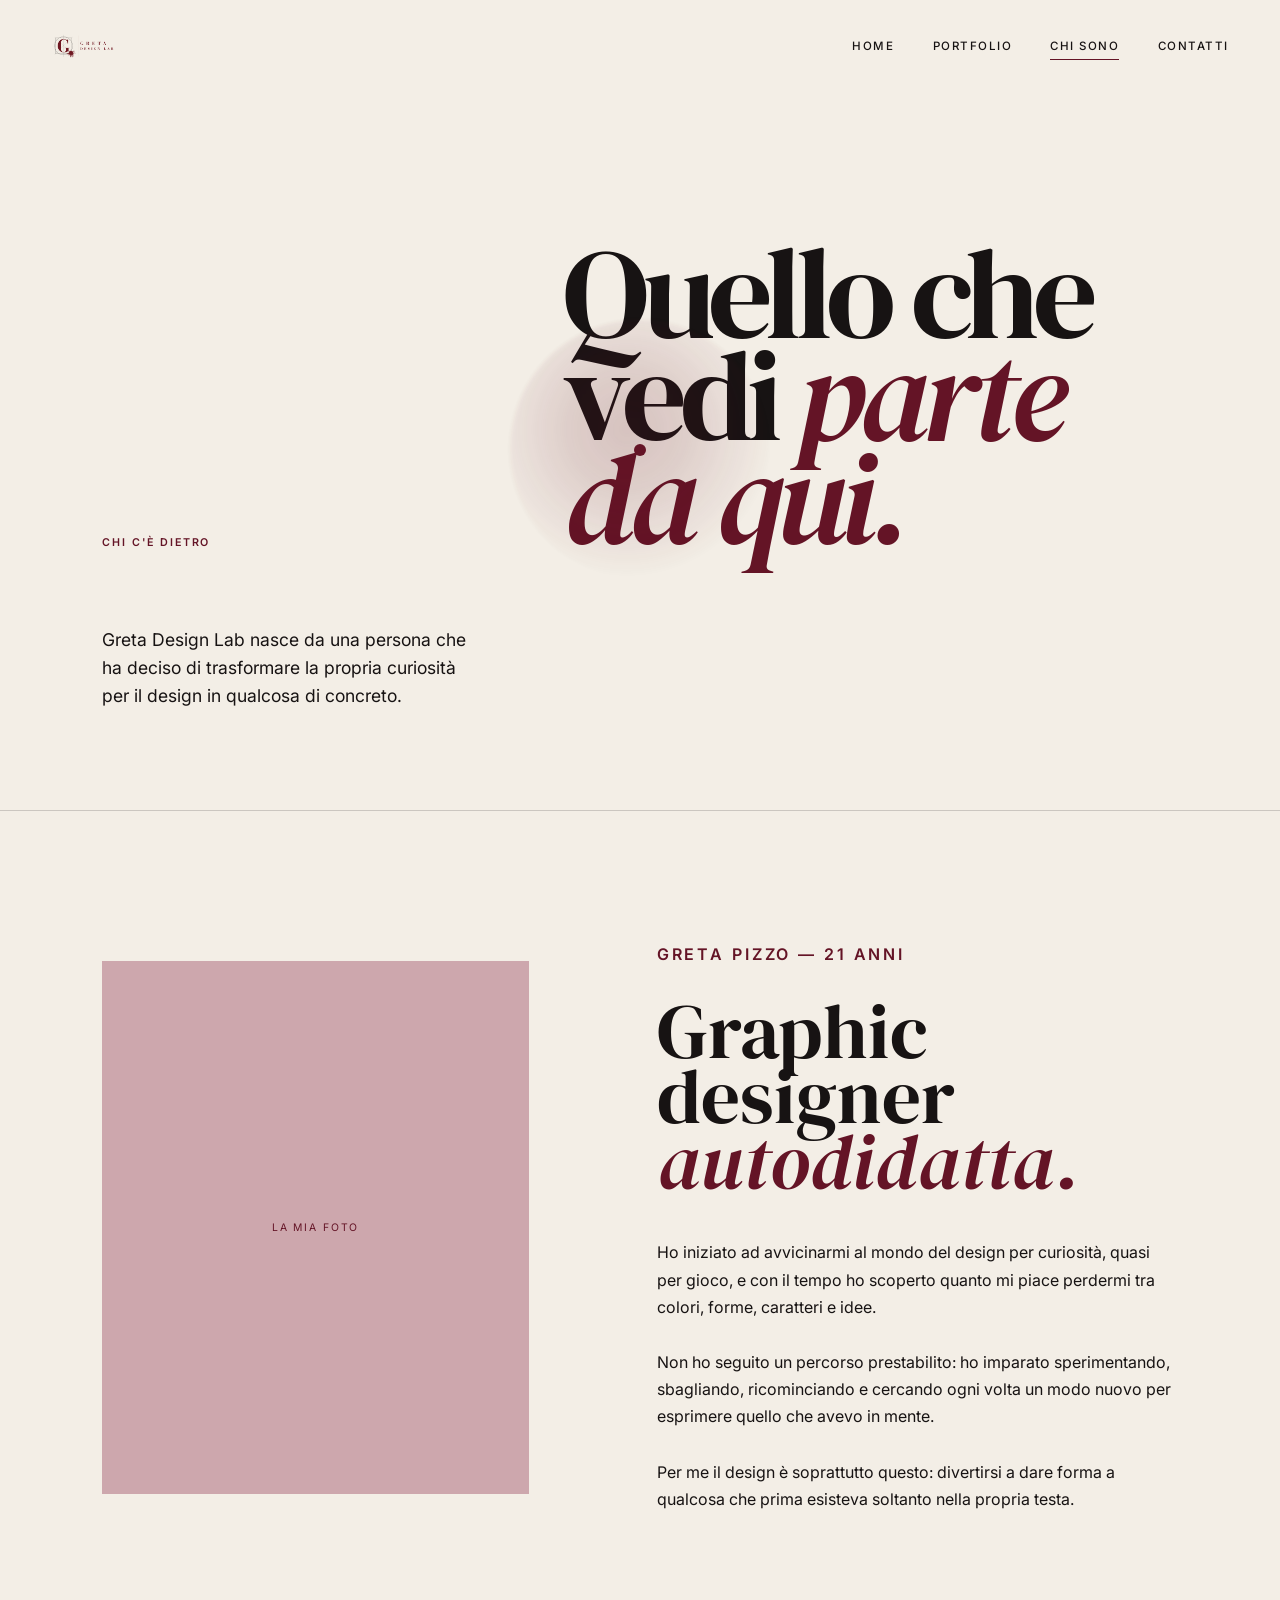
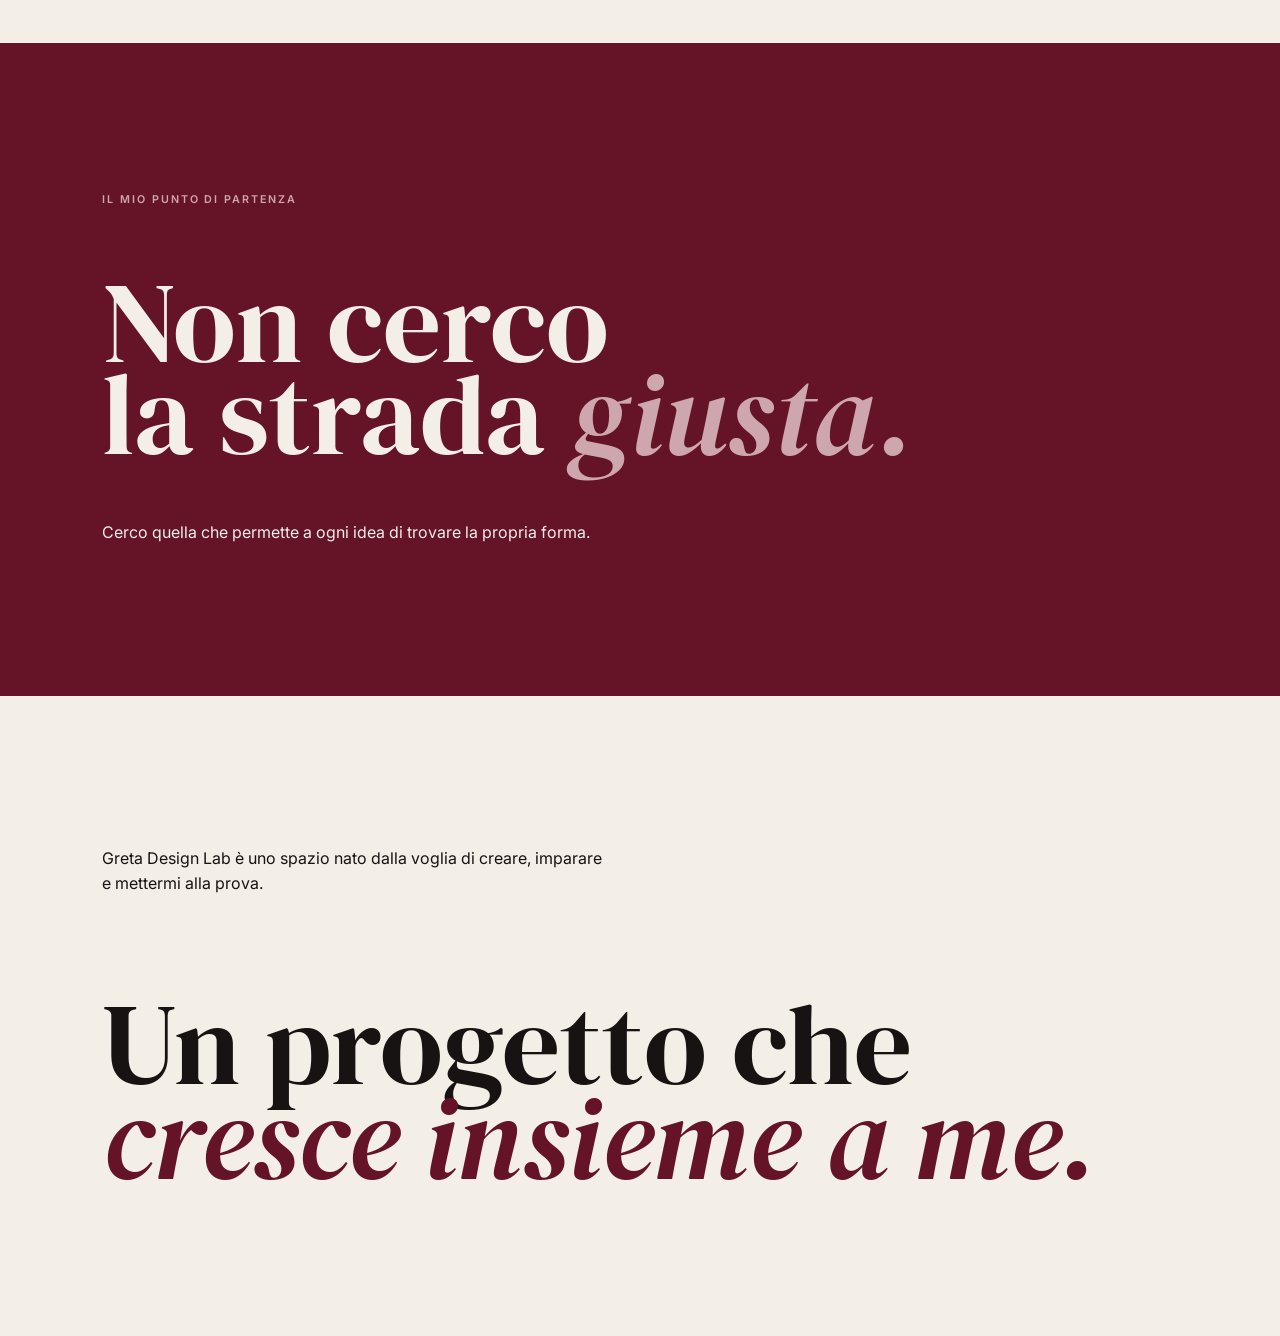
==== chi-sono.html @ 3fb5e2ab "Rename chiedono.html to chi-sono.html" ====
<!DOCTYPE html>
<html lang="it">
<head>
  <meta charset="UTF-8">
  <meta name="viewport" content="width=device-width, initial-scale=1.0">

  <title>Chi sono — Greta Design Lab</title>

  <link rel="stylesheet" href="style.css">
</head>

<body>

  <div class="page-transition" aria-hidden="true">
    <div class="ink-blob ink-blob-1"></div>
    <div class="ink-blob ink-blob-2"></div>
    <div class="ink-blob ink-blob-3"></div>
    <div class="ink-blob ink-blob-4"></div>

    <div class="transition-label">CHI SONO</div>
  </div>


  <header class="navbar">

    <a href="index.html" class="nav-logo">
      <img src="IMG-20260904-WA0041.jpg" alt="Greta Design Lab">
    </a>

    <nav class="nav-links">
      <a href="index.html">Home</a>
      <a href="portfolio.html">Portfolio</a>
      <a href="chi-sono.html" class="active">Chi sono</a>
      <a href="contatti.html">Contatti</a>
    </nav>

  </header>


  <main class="about-page">

    <section class="about-intro">

      <p class="eyebrow">CHI C'È DIETRO</p>

      <h1>
        Quello che<br>
        vedi <span>parte da qui.</span>
      </h1>

      <p class="about-intro-text">
        Greta Design Lab nasce da una persona che ha deciso di trasformare
        la propria curiosità per il design in qualcosa di concreto.
      </p>

    </section>


    <section class="about-story">

      <div class="about-image">
        <div class="image-placeholder">
          <span>LA MIA FOTO</span>
        </div>
      </div>


      <div class="about-copy">

        <p class="about-small-title">GRETA PIZZO — 21 ANNI</p>

        <h2>
          Graphic designer<br>
          <em>autodidatta.</em>
        </h2>

        <p>
          Ho iniziato ad avvicinarmi al mondo del design per curiosità,
          quasi per gioco, e con il tempo ho scoperto quanto mi piace
          perdermi tra colori, forme, caratteri e idee.
        </p>

        <p>
          Non ho seguito un percorso prestabilito: ho imparato
          sperimentando, sbagliando, ricominciando e cercando ogni volta
          un modo nuovo per esprimere quello che avevo in mente.
        </p>

        <p>
          Per me il design è soprattutto questo: divertirsi a dare forma
          a qualcosa che prima esisteva soltanto nella propria testa.
        </p>

      </div>

    </section>


    <section class="about-manifesto">

      <p class="eyebrow">IL MIO PUNTO DI PARTENZA</p>

      <h2>
        Non cerco<br>
        la strada <em>giusta.</em>
      </h2>

      <p>
        Cerco quella che permette a ogni idea di trovare la propria forma.
      </p>

    </section>


    <section class="about-final">

      <p>
        Greta Design Lab è uno spazio nato dalla voglia di creare,
        imparare e mettermi alla prova.
      </p>

      <p class="large-final-text">
        Un progetto che<br>
        <em>cresce insieme a me.</em>
      </p>

    </section>

  </main>


  <script src="script.js"></script>

</body>
</html>
---- style.css ----
@import url('https://fonts.googleapis.com/css2?family=DM+Serif+Display:ital@0;1&family=Inter:wght@400;500;600&display=swap');

:root {
  --cream: #f3eee6;
  --burgundy: #641426;
  --black: #171313;
  --pink: #cda7ad;
  --line: rgba(23, 19, 19, 0.18);
  --serif: "DM Serif Display", Georgia, serif;
  --sans: "Inter", Arial, sans-serif;
}

* {
  box-sizing: border-box;
  margin: 0;
  padding: 0;
}

html {
  scroll-behavior: smooth;
}

body {
  background: var(--cream);
  color: var(--black);
  font-family: var(--sans);
  overflow-x: hidden;
}

body,
a,
button {
  cursor: none;
}

a {
  color: inherit;
  text-decoration: none;
}


/* =========================
   CURSORE
========================= */

.custom-cursor {
  position: fixed;
  width: 12px;
  height: 12px;
  border-radius: 50%;
  background: var(--burgundy);
  pointer-events: none;
  z-index: 9999;
  transform: translate(-50%, -50%);
  transition:
    width 0.25s ease,
    height 0.25s ease,
    background 0.25s ease;
}

.custom-cursor.hover {
  width: 38px;
  height: 38px;
  background: var(--pink);
  mix-blend-mode: multiply;
}


/* =========================
   MACCHIA
========================= */

.macchia {
  position: fixed;
  width: 260px;
  height: 260px;
  border-radius: 50%;
  pointer-events: none;
  z-index: 1;
  transform: translate(-50%, -50%);
  background:
    radial-gradient(
      circle at 45% 42%,
      rgba(100, 20, 38, 0.25) 0%,
      rgba(100, 20, 38, 0.18) 28%,
      rgba(100, 20, 38, 0.08) 52%,
      transparent 72%
    );
  filter: blur(2px);
  opacity: 0.8;
  transition:
    width 0.4s ease,
    height 0.4s ease;
}


/* =========================
   TRANSIZIONE TRA PAGINE
========================= */

.page-transition {
  position: fixed;
  inset: 0;
  z-index: 10000;
  pointer-events: none;
  overflow: hidden;
  opacity: 0;
  visibility: hidden;
}

.page-transition.active {
  opacity: 1;
  visibility: visible;
}

.ink-blob {
  position: absolute;
  background: var(--burgundy);
  border-radius: 50%;
  transform: scale(0);
}

.ink-blob-1 {
  width: 65vw;
  height: 65vw;
  top: -30vw;
  left: -20vw;
}

.ink-blob-2 {
  width: 70vw;
  height: 70vw;
  right: -30vw;
  bottom: -30vw;
}

.ink-blob-3 {
  width: 45vw;
  height: 45vw;
  left: 25%;
  bottom: -25vw;
}

.ink-blob-4 {
  width: 40vw;
  height: 40vw;
  right: 20%;
  top: -25vw;
}

.page-transition.active .ink-blob {
  animation: inkIn 0.75s cubic-bezier(.77, 0, .18, 1) forwards;
}

.page-transition.active .ink-blob-2 {
  animation-delay: 0.04s;
}

.page-transition.active .ink-blob-3 {
  animation-delay: 0.08s;
}

.page-transition.active .ink-blob-4 {
  animation-delay: 0.12s;
}

.transition-label {
  position: absolute;
  inset: 0;
  display: flex;
  align-items: center;
  justify-content: center;
  color: var(--cream);
  font-family: var(--serif);
  font-size: clamp(2.5rem, 6vw, 6rem);
  font-style: italic;
  opacity: 0;
  z-index: 2;
}

.page-transition.active .transition-label {
  animation: labelIn 0.35s ease 0.35s forwards;
}

@keyframes inkIn {
  to {
    transform: scale(3);
  }
}

@keyframes labelIn {
  to {
    opacity: 1;
  }
}


/* =========================
   NAVBAR
========================= */

.navbar {
  position: fixed;
  top: 0;
  left: 0;
  width: 100%;
  height: 92px;
  padding: 22px 4vw;
  display: flex;
  align-items: center;
  justify-content: space-between;
  z-index: 100;
  mix-blend-mode: normal;
}

.nav-logo {
  display: block;
  width: 64px;
  height: 64px;
}

.nav-logo img {
  width: 100%;
  height: 100%;
  object-fit: contain;
  display: block;
}

.nav-links {
  display: flex;
  gap: clamp(20px, 3vw, 48px);
  align-items: center;
}

.nav-links a {
  position: relative;
  font-size: 0.72rem;
  font-weight: 500;
  letter-spacing: 0.13em;
  text-transform: uppercase;
}

.nav-links a::after {
  content: "";
  position: absolute;
  left: 0;
  bottom: -7px;
  width: 100%;
  height: 1px;
  background: var(--burgundy);
  transform: scaleX(0);
  transform-origin: right;
  transition: transform 0.35s ease;
}

.nav-links a:hover::after,
.nav-links a.active::after {
  transform: scaleX(1);
  transform-origin: left;
}


/* =========================
   TESTI GENERALI
========================= */

.eyebrow {
  font-size: 0.67rem;
  font-weight: 600;
  letter-spacing: 0.18em;
  text-transform: uppercase;
  color: var(--burgundy);
}

h1,
h2,
h3 {
  font-family: var(--serif);
  font-weight: 400;
}

em {
  color: var(--burgundy);
  font-style: italic;
}


/* =========================
   HOME / HERO
========================= */

.hero {
  min-height: 100vh;
  position: relative;
  padding: 170px 7vw 100px;
  display: flex;
  align-items: center;
}

.hero-content {
  position: relative;
  z-index: 5;
  width: 100%;
}

.hero-label {
  margin-bottom: 32px;
  font-size: 0.7rem;
  letter-spacing: 0.18em;
  text-transform: uppercase;
}

.hero-title {
  font-family: var(--serif);
  font-size: clamp(5rem, 13vw, 12rem);
  line-height: 0.76;
  letter-spacing: -0.055em;
  text-transform: uppercase;
}

.hero-title .burgundy {
  color: var(--burgundy);
}

.hero-title .black {
  color: var(--black);
  margin-left: 0.07em;
}

.hero-slogan {
  margin-top: 70px;
  margin-left: 43%;
  max-width: 430px;
  font-family: var(--serif);
  font-size: clamp(1.5rem, 2.6vw, 2.8rem);
  line-height: 1.05;
  color: var(--burgundy);
}

.hero-lines {
  position: absolute;
  width: 45vw;
  height: 45vw;
  right: 5vw;
  bottom: 2vh;
  border: 1px solid var(--line);
  border-radius: 50%;
  pointer-events: none;
}

.hero-lines::before,
.hero-lines::after {
  content: "";
  position: absolute;
  background: var(--line);
}

.hero-lines::before {
  width: 100%;
  height: 1px;
  top: 50%;
  left: 0;
}

.hero-lines::after {
  height: 100%;
  width: 1px;
  left: 50%;
  top: 0;
}

.floating-word {
  position: absolute;
  z-index: 4;
  font-family: var(--serif);
  font-size: clamp(1.2rem, 2vw, 2rem);
  font-style: italic;
  color: var(--burgundy);
  transition: transform 0.5s cubic-bezier(.2,.8,.2,1);
  pointer-events: auto;
}

.floating-word.idea {
  top: 22%;
  right: 16%;
}

.floating-word.forma {
  bottom: 17%;
  left: 13%;
}

.floating-word.identita {
  top: 48%;
  right: 5%;
}


/* =========================
   HOME — INTRO
========================= */

.intro-section {
  padding: 150px 8vw;
  border-top: 1px solid var(--line);
}

.intro-grid {
  display: grid;
  grid-template-columns: 1fr 1.5fr;
  gap: 8vw;
  align-items: start;
}

.intro-title {
  font-size: clamp(3rem, 6vw, 6rem);
  line-height: 0.9;
}

.intro-text {
  max-width: 680px;
  font-size: clamp(1rem, 1.4vw, 1.35rem);
  line-height: 1.6;
}

.intro-text p + p {
  margin-top: 30px;
}


/* =========================
   SERVIZI
========================= */

.services-section {
  padding: 80px 8vw 150px;
}

.services-title {
  margin-bottom: 70px;
  font-size: clamp(3rem, 6vw, 6rem);
  line-height: 0.9;
}

.service-list {
  border-top: 1px solid var(--line);
}

.service-row {
  position: relative;
  display: grid;
  grid-template-columns: 80px 1fr 50px;
  align-items: center;
  gap: 30px;
  padding: 38px 0;
  border-bottom: 1px solid var(--line);
  transition:
    padding-left 0.45s ease,
    background 0.45s ease;
}

.service-row:hover {
  padding-left: 25px;
  background: rgba(205, 167, 173, 0.12);
}

.service-number {
  font-size: 0.7rem;
  letter-spacing: 0.12em;
  color: var(--burgundy);
}

.service-name {
  font-family: var(--serif);
  font-size: clamp(2rem, 4vw, 4rem);
}

.service-description {
  margin-top: 8px;
  max-width: 500px;
  font-size: 0.85rem;
  line-height: 1.5;
  opacity: 0.65;
}

.service-arrow {
  font-size: 1.5rem;
  color: var(--burgundy);
  transition: transform 0.4s ease;
}

.service-row:hover .service-arrow {
  transform: translate(5px, -5px);
}


/* =========================
   PAGINA PORTFOLIO
========================= */

.portfolio-page,
.about-page,
.contact-page {
  padding-top: 92px;
}

.portfolio-intro {
  min-height: 75vh;
  padding: 150px 8vw 100px;
  display: grid;
  grid-template-columns: 1fr 1.7fr;
  gap: 6vw;
  align-items: end;
  border-bottom: 1px solid var(--line);
}

.portfolio-intro h1 {
  font-size: clamp(5rem, 11vw, 11rem);
  line-height: 0.78;
  letter-spacing: -0.05em;
}

.portfolio-intro h1 span {
  color: var(--burgundy);
  font-style: italic;
}

.portfolio-intro-text {
  max-width: 500px;
  font-size: 1.05rem;
  line-height: 1.65;
  padding-bottom: 10px;
}


/* =========================
   CATEGORIE PORTFOLIO
========================= */

.portfolio-categories {
  padding: 70px 8vw 130px;
}

.portfolio-category {
  display: grid;
  grid-template-columns: 80px 1fr 60px;
  align-items: center;
  gap: 30px;
  padding: 55px 0;
  border-bottom: 1px solid var(--line);
  transition:
    padding-left 0.45s ease,
    background 0.45s ease;
}

.portfolio-category:hover {
  padding-left: 30px;
  background: rgba(205, 167, 173, 0.12);
}

.category-number {
  font-size: 0.7rem;
  letter-spacing: 0.12em;
  color: var(--burgundy);
}

.category-label {
  margin-bottom: 10px;
  font-size: 0.65rem;
  font-weight: 600;
  letter-spacing: 0.18em;
  color: var(--burgundy);
}

.portfolio-category h2 {
  font-size: clamp(3rem, 6vw, 6rem);
  line-height: 0.85;
}

.category-arrow {
  font-size: 2rem;
  color: var(--burgundy);
  transition: transform 0.4s ease;
}

.portfolio-category:hover .category-arrow {
  transform: translate(7px, -7px);
}


/* =========================
   SEZIONI PROGETTI
========================= */

.portfolio-section {
  min-height: 80vh;
  padding: 130px 8vw;
  border-top: 1px solid var(--line);
  scroll-margin-top: 90px;
}

.portfolio-section:nth-of-type(even) {
  background: rgba(205, 167, 173, 0.08);
}

.section-heading {
  display: flex;
  gap: 18px;
  align-items: center;
  margin-bottom: 70px;
}

.section-heading span {
  color: var(--burgundy);
  font-size: 0.7rem;
}

.section-heading p {
  font-size: 0.67rem;
  letter-spacing: 0.18em;
  font-weight: 600;
}

.portfolio-section h2 {
  max-width: 900px;
  font-size: clamp(4rem, 9vw, 9rem);
  line-height: 0.82;
  letter-spacing: -0.045em;
}

.portfolio-section > p:last-child {
  max-width: 520px;
  margin-top: 55px;
  font-size: 1rem;
  line-height: 1.6;
}


/* =========================
   CHI SONO
========================= */

.about-intro {
  min-height: 72vh;
  padding: 150px 8vw 100px;
  display: grid;
  grid-template-columns: 1fr 1.6fr;
  gap: 6vw;
  align-items: end;
  border-bottom: 1px solid var(--line);
}

.about-intro h1 {
  font-size: clamp(4.5rem, 10vw, 10rem);
  line-height: 0.8;
  letter-spacing: -0.05em;
}

.about-intro h1 span {
  color: var(--burgundy);
  font-style: italic;
}

.about-intro-text {
  max-width: 550px;
  font-size: 1.1rem;
  line-height: 1.6;
}

.about-story {
  padding: 130px 8vw;
  display: grid;
  grid-template-columns: 0.9fr 1.1fr;
  gap: 10vw;
  align-items: center;
}

.about-image {
  width: 100%;
  aspect-ratio: 4 / 5;
  background: var(--pink);
  position: relative;
  overflow: hidden;
}

.image-placeholder {
  position: absolute;
  inset: 0;
  display: flex;
  align-items: center;
  justify-content: center;
  font-size: 0.65rem;
  letter-spacing: 0.18em;
  color: var(--burgundy);
}

.about-copy {
  max-width: 650px;
}

.about-small-title {
  margin-bottom: 30px;
  color: var(--burgundy);
  font-size: 0.67rem;
  letter-spacing: 0.18em;
  font-weight: 600;
}

.about-copy h2 {
  margin-bottom: 45px;
  font-size: clamp(3.5rem, 6vw, 6rem);
  line-height: 0.85;
}

.about-copy p {
  font-size: 1rem;
  line-height: 1.7;
}

.about-copy p + p {
  margin-top: 28px;
}

.about-manifesto {
  padding: 150px 8vw;
  background: var(--burgundy);
  color: var(--cream);
}

.about-manifesto .eyebrow {
  color: var(--pink);
}

.about-manifesto h2 {
  margin-top: 70px;
  max-width: 1000px;
  font-size: clamp(4rem, 9vw, 9rem);
  line-height: 0.8;
}

.about-manifesto h2 em {
  color: var(--pink);
}

.about-manifesto > p:last-child {
  margin-top: 60px;
  max-width: 500px;
  line-height: 1.6;
}

.about-final {
  padding: 150px 8vw;
}

.about-final > p:first-child {
  max-width: 500px;
  font-size: 1rem;
  line-height: 1.6;
}

.large-final-text {
  margin-top: 100px;
  font-family: var(--serif);
  font-size: clamp(4rem, 9vw, 9rem);
  line-height: 0.82;
}

.large-final-text em {
  color: var(--burgundy);
}


/* =========================
   CONTATTI
========================= */

.contact-intro {
  min-height: 72vh;
  padding: 150px 8vw 100px;
  display: grid;
  grid-template-columns: 1fr 1.5fr;
  gap: 7vw;
  align-items: end;
  background: var(--burgundy);
  color: var(--cream);
}

.contact-intro .eyebrow {
  color: var(--pink);
}

.contact-intro h1 {
  font-size: clamp(5rem, 11vw, 11rem);
  line-height: 0.78;
  letter-spacing: -0.05em;
}

.contact-intro h1 span {
  color: var(--pink);
}

.contact-intro-text {
  max-width: 500px;
  padding-bottom: 8px;
  font-size: 1.1rem;
  line-height: 1.6;
}

.contact-details {
  padding: 80px 8vw 120px;
}

.contact-item {
  display: grid;
  grid-template-columns: 80px 1fr 60px;
  align-items: center;
  gap: 30px;
  padding: 45px 0;
  border-bottom: 1px solid var(--line);
  transition:
    padding-left 0.45s ease,
    background 0.45s ease;
}

.contact-item:hover {
  padding-left: 30px;
  background: rgba(205, 167, 173, 0.12);
}

.contact-number {
  font-size: 0.7rem;
  color: var(--burgundy);
}

.contact-label {
  margin-bottom: 10px;
  font-size: 0.65rem;
  font-weight: 600;
  letter-spacing: 0.18em;
  color: var(--burgundy);
}

.contact-item h2 {
  font-size: clamp(2rem, 4vw, 4rem);
  line-height: 0.9;
  word-break: break-word;
}

.contact-arrow {
  color: var(--burgundy);
  font-size: 2rem;
  transition: transform 0.4s ease;
}

.contact-item:hover .contact-arrow {
  transform: translate(7px, -7px);
}

.contact-final {
  padding: 150px 8vw;
  background: rgba(205, 167, 173, 0.12);
}

.contact-final > p {
  font-size: 1rem;
  margin-bottom: 70px;
}

.contact-final h2 {
  font-size: clamp(4rem, 9vw, 9rem);
  line-height: 0.82;
}

.contact-final h2 em {
  color: var(--burgundy);
}

.site-footer {
  padding: 35px 8vw;
  display: flex;
  justify-content: space-between;
  gap: 20px;
  border-top: 1px solid var(--line);
  font-size: 0.62rem;
  letter-spacing: 0.12em;
}


/* =========================
   RESPONSIVE TABLET
========================= */

@media (max-width: 900px) {

  body,
  a,
  button {
    cursor: auto;
  }

  .custom-cursor {
    display: none;
  }

  .navbar {
    height: 80px;
    padding: 18px 5vw;
  }

  .nav-logo {
    width: 54px;
    height: 54px;
  }

  .nav-links {
    gap: 18px;
  }

  .nav-links a {
    font-size: 0.62rem;
  }

  .hero {
    padding: 150px 6vw 80px;
  }

  .hero-title {
    font-size: clamp(4rem, 15vw, 8rem);
  }

  .hero-slogan {
    margin-left: 20%;
    margin-top: 55px;
  }

  .hero-lines {
    width: 60vw;
    height: 60vw;
    right: -10vw;
  }

  .floating-word.identita {
    right: 8%;
  }

  .intro-grid,
  .portfolio-intro,
  .about-intro,
  .contact-intro {
    grid-template-columns: 1fr;
    gap: 50px;
  }

  .intro-section,
  .services-section,
  .portfolio-intro,
  .portfolio-categories,
  .portfolio-section,
  .about-intro,
  .about-story,
  .about-manifesto,
  .about-final,
  .contact-details,
  .contact-final {
    padding-left: 6vw;
    padding-right: 6vw;
  }

  .portfolio-intro,
  .about-intro,
  .contact-intro {
    min-height: auto;
    padding-top: 130px;
    padding-bottom: 100px;
  }

  .about-story {
    grid-template-columns: 1fr;
    gap: 60px;
  }

  .about-image {
    max-width: 550px;
  }
}


/* =========================
   RESPONSIVE MOBILE
========================= */

@media (max-width: 600px) {

  .navbar {
    height: 72px;
    padding: 14px 5vw;
  }

  .nav-logo {
    width: 46px;
    height: 46px;
  }

  .nav-links {
    gap: 11px;
  }

  .nav-links a {
    font-size: 0.53rem;
    letter-spacing: 0.08em;
  }

  .hero {
    padding: 125px 6vw 70px;
    min-height: 90vh;
  }

  .hero-title {
    font-size: clamp(3.6rem, 17vw, 6rem);
    line-height: 0.8;
  }

  .hero-slogan {
    margin-left: 0;
    margin-top: 65px;
    max-width: 290px;
    font-size: 1.55rem;
  }

  .hero-lines {
    width: 90vw;
    height: 90vw;
    right: -35vw;
    bottom: 4vh;
  }

  .floating-word {
    font-size: 1rem;
  }

  .floating-word.idea {
    top: 30%;
    right: 8%;
  }

  .floating-word.forma {
    bottom: 18%;
    left: 8%;
  }

  .floating-word.identita {
    top: 56%;
    right: 5%;
  }

  .intro-section,
  .services-section,
  .portfolio-intro,
  .portfolio-categories,
  .portfolio-section,
  .about-intro,
  .about-story,
  .about-manifesto,
  .about-final,
  .contact-details,
  .contact-final {
    padding-left: 6vw;
    padding-right: 6vw;
  }

  .intro-section {
    padding-top: 100px;
    padding-bottom: 100px;
  }

  .intro-title,
  .services-title {
    font-size: 3.5rem;
  }

  .service-row,
  .portfolio-category,
  .contact-item {
    grid-template-columns: 38px 1fr 30px;
    gap: 12px;
    padding: 30px 0;
  }

  .service-name,
  .portfolio-category h2 {
    font-size: 2.5rem;
  }

  .service-description {
    font-size: 0.75rem;
  }

  .category-arrow,
  .contact-arrow {
    font-size: 1.3rem;
  }

  .portfolio-intro h1,
  .about-intro h1 {
    font-size: clamp(4rem, 18vw, 6rem);
  }

  .portfolio-section h2,
  .about-manifesto h2,
  .large-final-text,
  .contact-final h2 {
    font-size: clamp(3.5rem, 15vw, 5.5rem);
  }

  .about-copy h2 {
    font-size: 3.5rem;
  }

  .contact-intro h1 {
    font-size: clamp(4rem, 18vw, 6rem);
  }

  .contact-item h2 {
    font-size: 1.8rem;
  }

  .site-footer {
    flex-direction: column;
    align-items: flex-start;
  }

  .macchia {
    width: 180px;
    height: 180px;
  }
}
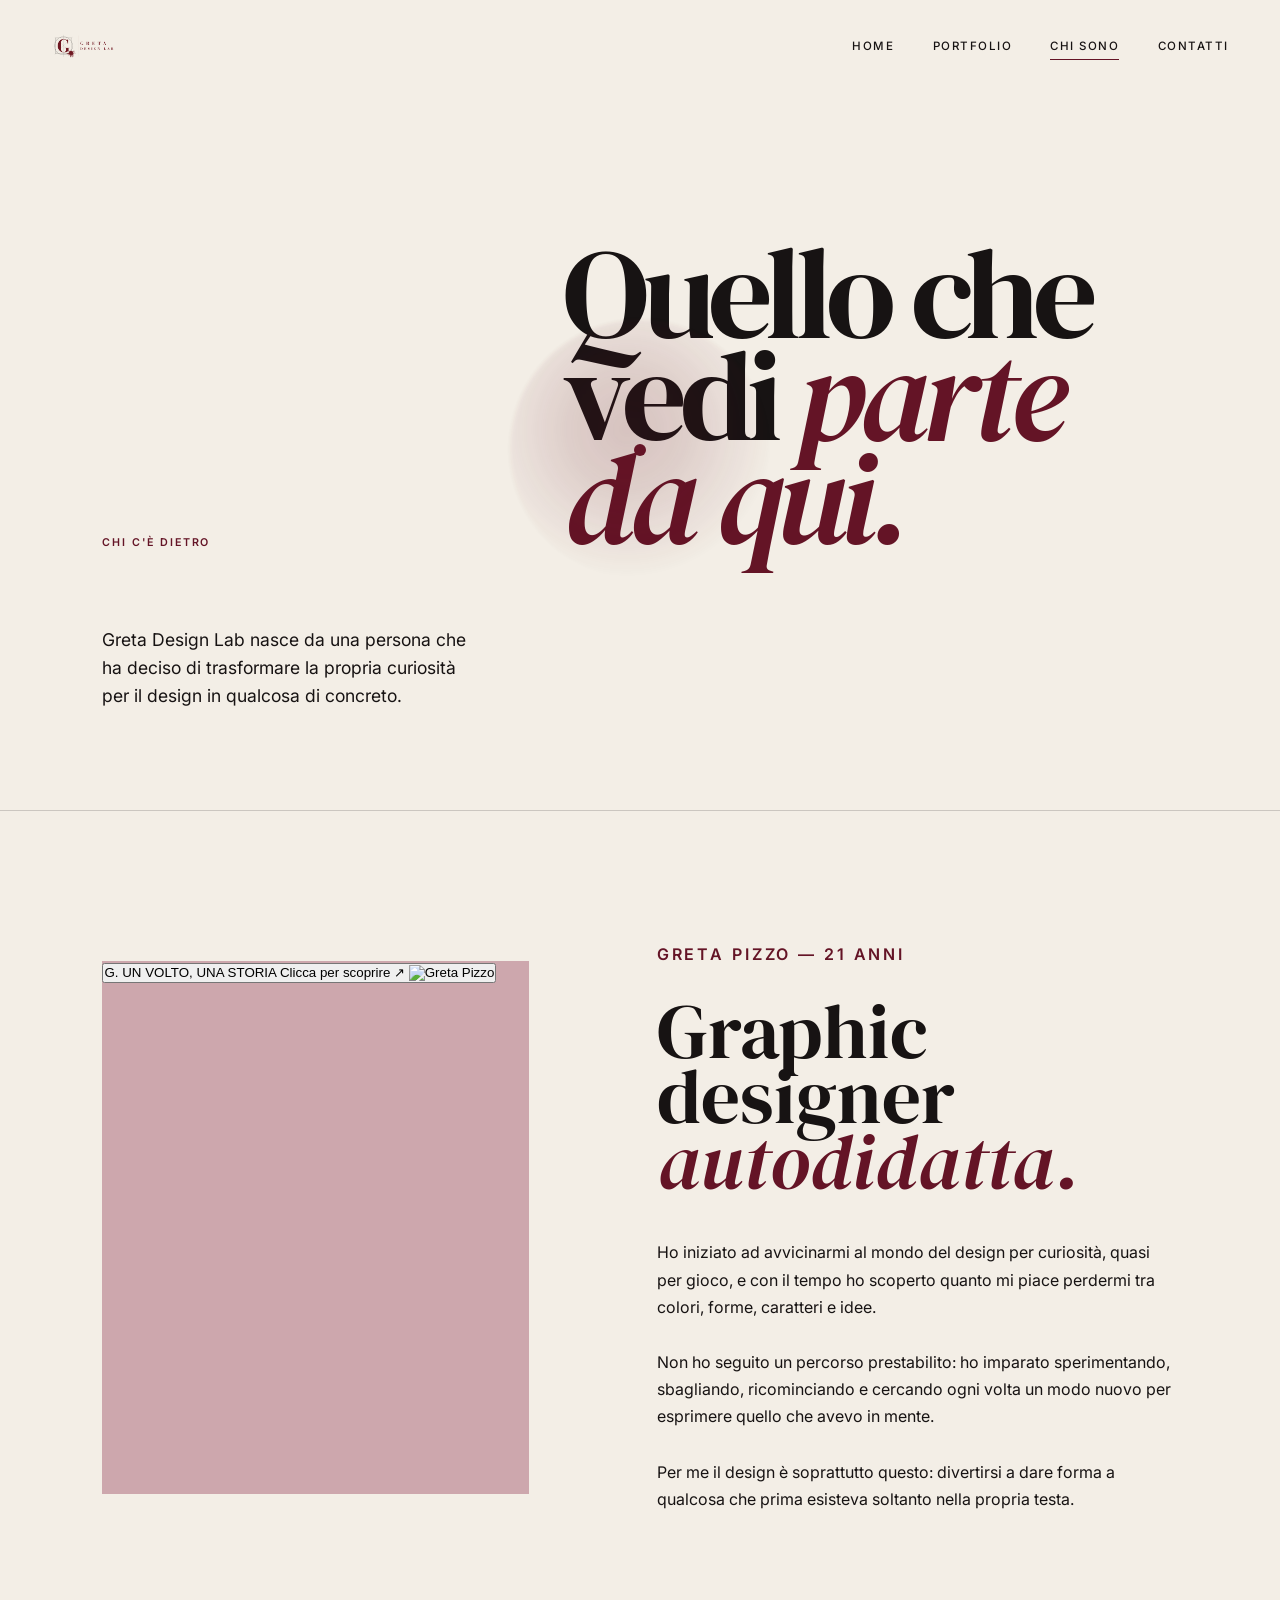
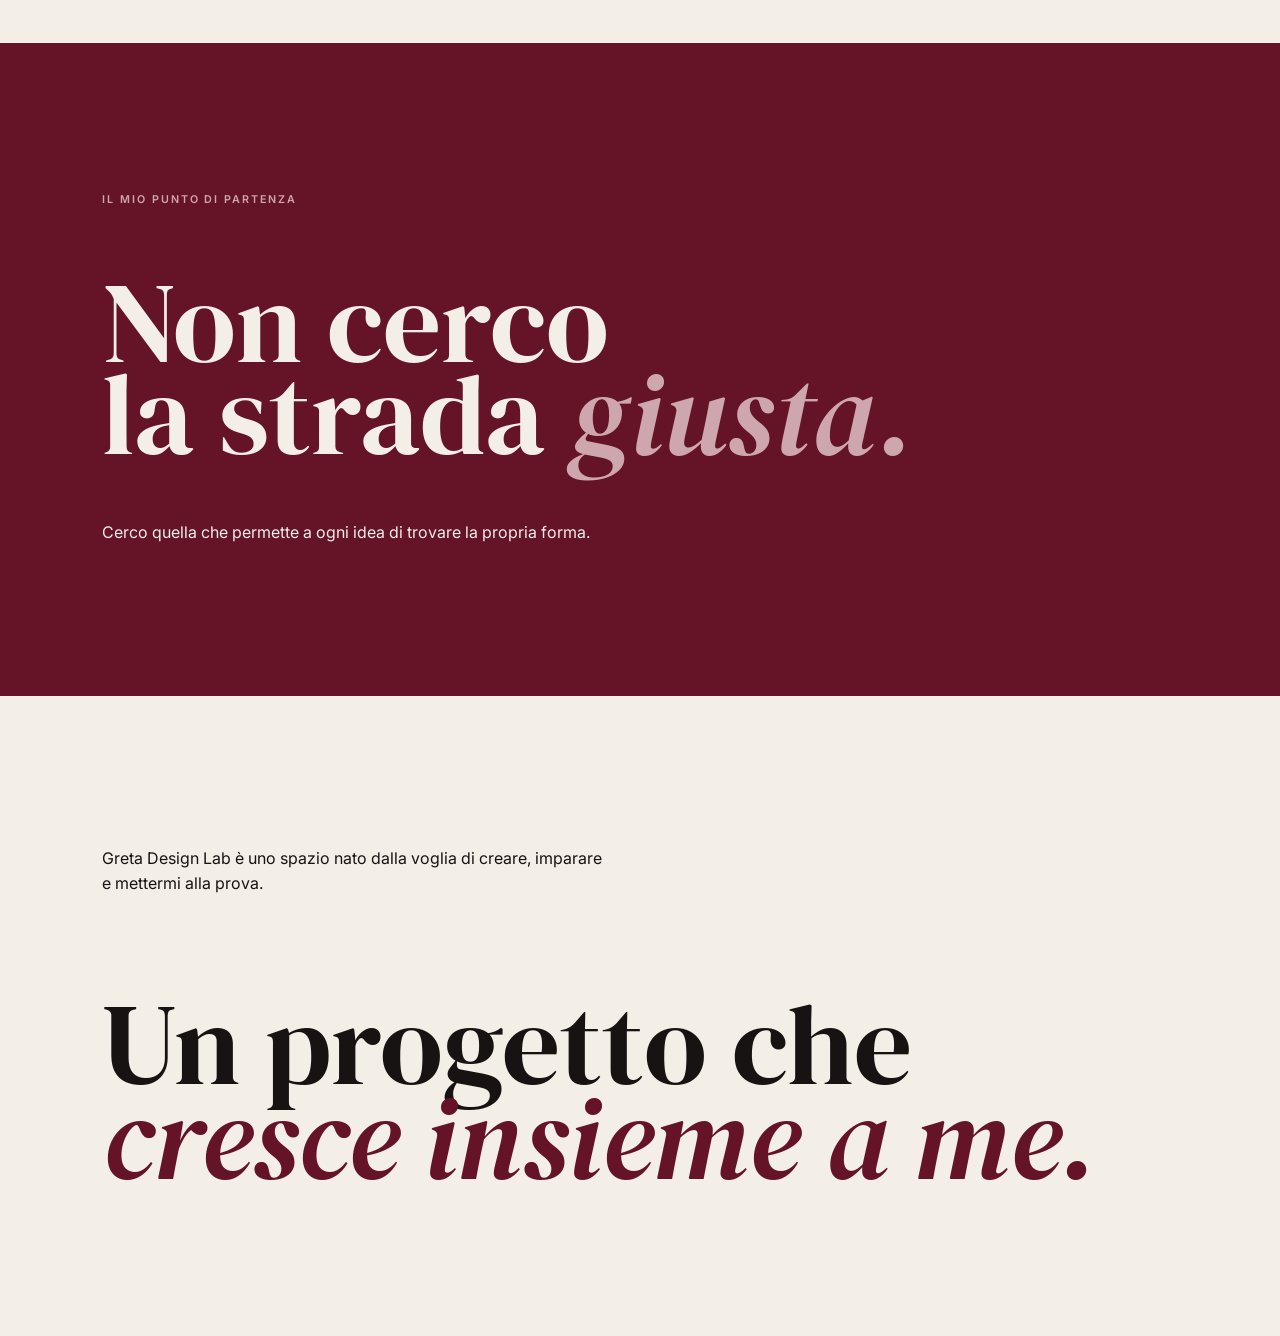
==== commit 9261389a: "Update chi-sono.html" ====
--- a/chi-sono.html
+++ b/chi-sono.html
@@ -11,15 +11,13 @@
 
 <body>
 
-  <div class="page-transition" aria-hidden="true">
-    <div class="ink-blob ink-blob-1"></div>
-    <div class="ink-blob ink-blob-2"></div>
-    <div class="ink-blob ink-blob-3"></div>
-    <div class="ink-blob ink-blob-4"></div>
-
-    <div class="transition-label">CHI SONO</div>
-  </div>
-
+ <div class="page-transition" id="pageTransition">
+  <div class="ink-transition one"></div>
+  <div class="ink-transition two"></div>
+  <div class="ink-transition three"></div>
+  <div class="ink-transition four"></div>
+  <div class="transition-name" id="transitionName">CHI SONO</div>
+</div>
 
   <header class="navbar">
 
@@ -59,10 +57,21 @@
     <section class="about-story">
 
       <div class="about-image">
-        <div class="image-placeholder">
-          <span>LA MIA FOTO</span>
-        </div>
-      </div>
+  <button class="photo-flip" type="button"
+          aria-label="Scopri la mia foto"
+          aria-pressed="false">
+    <span class="photo-flip-inner">
+      <span class="photo-flip-front">
+        <span class="photo-symbol">G.</span>
+        <span class="photo-caption">UN VOLTO, UNA STORIA</span>
+        <span class="photo-hint">Clicca per scoprire ↗</span>
+      </span>
+      <span class="photo-flip-back">
+        <img src="greta.jpg" alt="Greta Pizzo">
+      </span>
+    </span>
+  </button>
+</div>
 
 
       <div class="about-copy">
--- a/style.css
+++ b/style.css
@@ -112,59 +112,53 @@
   opacity: 1;
   visibility: visible;
 }
-
-.ink-blob {
+.ink-transition {
   position: absolute;
+  width: 55vw;
+  height: 55vw;
+  max-width: 900px;
+  max-height: 900px;
+  border-radius:
+    57% 43% 48% 52% /
+    45% 58% 42% 55%;
   background: var(--burgundy);
-  border-radius: 50%;
   transform: scale(0);
-}
-
-.ink-blob-1 {
-  width: 65vw;
-  height: 65vw;
-  top: -30vw;
-  left: -20vw;
-}
-
-.ink-blob-2 {
-  width: 70vw;
-  height: 70vw;
-  right: -30vw;
-  bottom: -30vw;
-}
-
-.ink-blob-3 {
+  opacity: .98;
+}
+
+.ink-transition.one {
+  left: -18%;
+  top: -20%;
+}
+
+.ink-transition.two {
+  right: -18%;
+  top: 12%;
   width: 45vw;
   height: 45vw;
-  left: 25%;
-  bottom: -25vw;
-}
-
-.ink-blob-4 {
-  width: 40vw;
-  height: 40vw;
-  right: 20%;
-  top: -25vw;
-}
-
-.page-transition.active .ink-blob {
+}
+
+.ink-transition.three {
+  left: 8%;
+  bottom: -28%;
+  width: 60vw;
+  height: 60vw;
+}
+
+.ink-transition.four {
+  right: 4%;
+  bottom: -20%;
+  width: 38vw;
+  height: 38vw;
+}
+
+.page-transition.active .ink-transition {
   animation: inkIn 0.75s cubic-bezier(.77, 0, .18, 1) forwards;
 }
 
-.page-transition.active .ink-blob-2 {
-  animation-delay: 0.04s;
-}
-
-.page-transition.active .ink-blob-3 {
-  animation-delay: 0.08s;
-}
-
-.page-transition.active .ink-blob-4 {
-  animation-delay: 0.12s;
-}
-
-.transition-label {
+
+
+.transition-name {
   position: absolute;
   inset: 0;
   display: flex;
@@ -177,9 +171,25 @@
   opacity: 0;
   z-index: 2;
 }
-
-.page-transition.active .transition-label {
+.page-transition.active .transition-name {
   animation: labelIn 0.35s ease 0.35s forwards;
+}
+
+.page-transition.revealing .transition-name {
+  opacity: 1;
+  animation: labelOut 0.65s ease forwards;
+}
+
+@keyframes labelOut {
+  from {
+    opacity: 1;
+    transform: translateY(0);
+  }
+
+  to {
+    opacity: 0;
+    transform: translateY(-20px);
+  }
 }
 
 @keyframes inkIn {
@@ -193,7 +203,19 @@
     opacity: 1;
   }
 }
-
+@keyframes inkOut {
+  0% {
+    transform: scale(2.2) rotate(8deg);
+  }
+
+  100% {
+    transform: scale(0) rotate(-5deg);
+  }
+}
+
+.page-transition.revealing .ink-transition {
+  animation: inkOut .75s cubic-bezier(.65, 0, .2, 1) forwards;
+}
 
 /* =========================
    NAVBAR
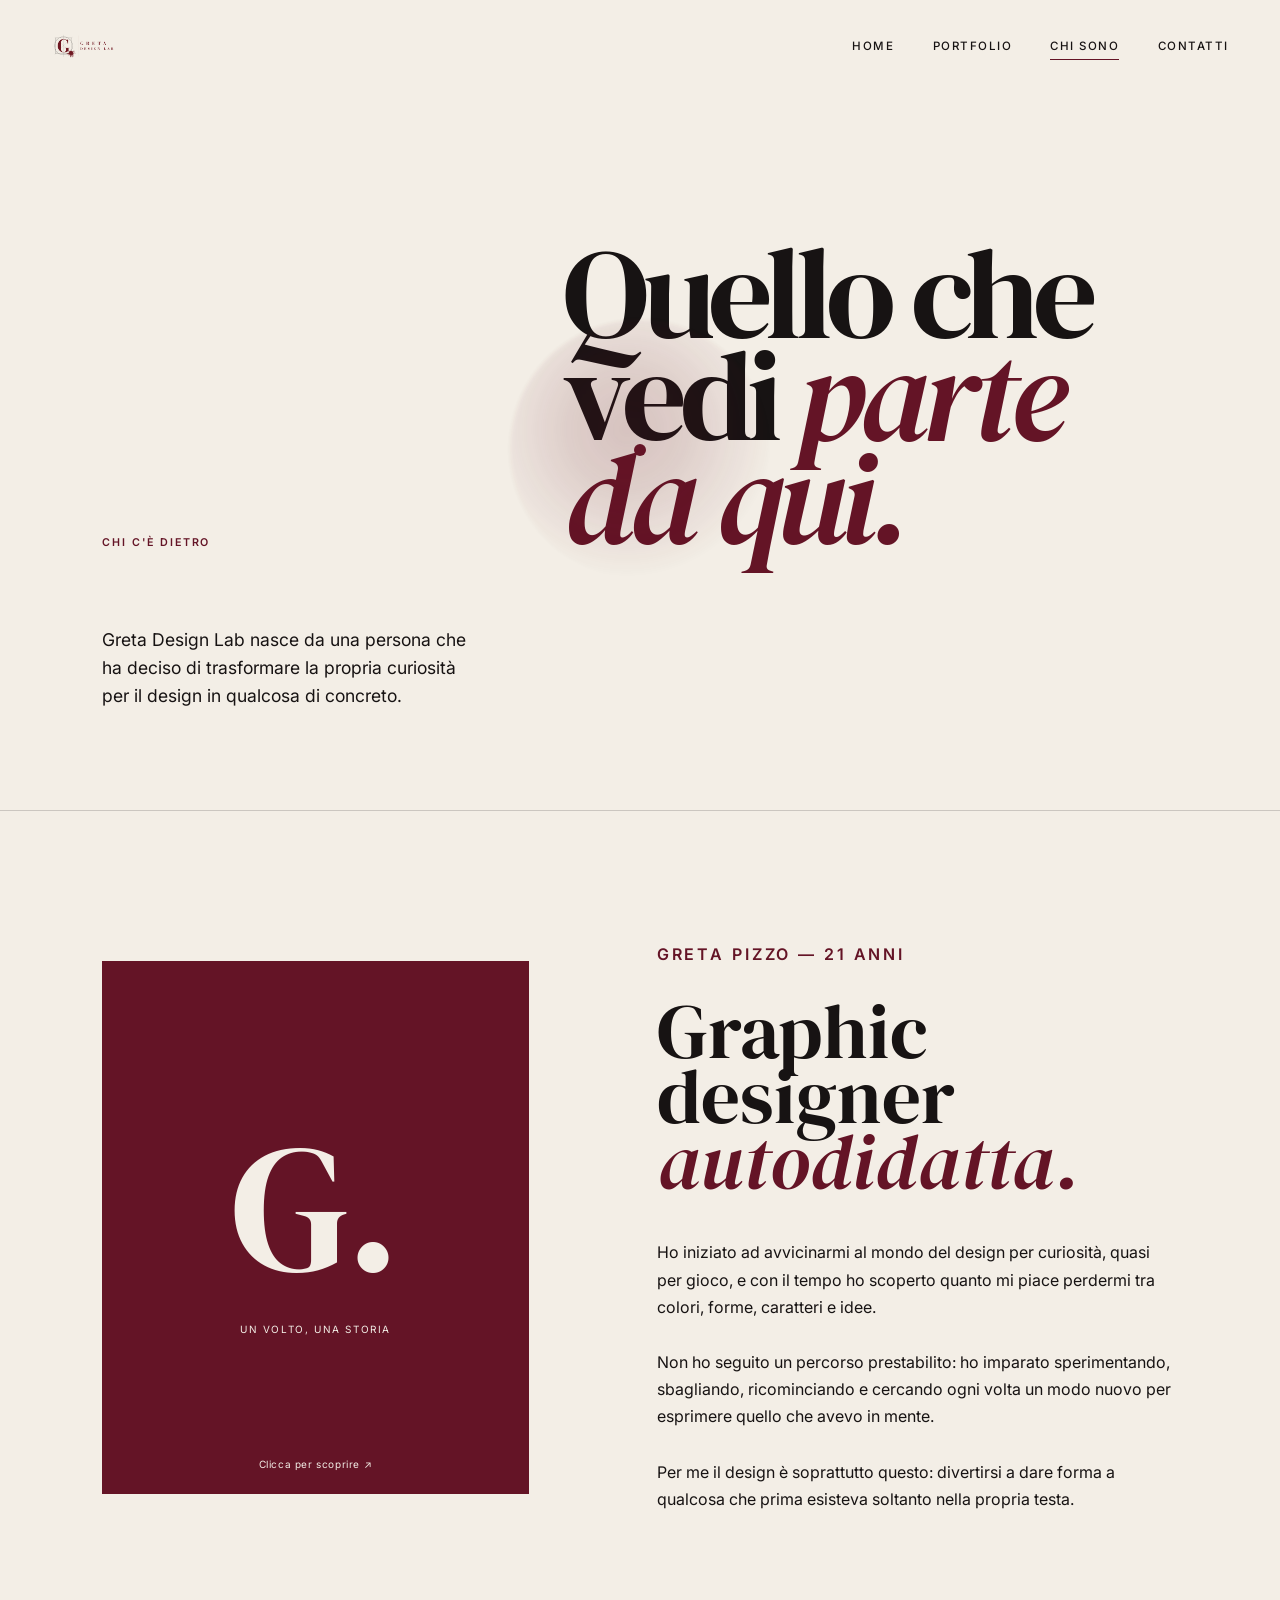
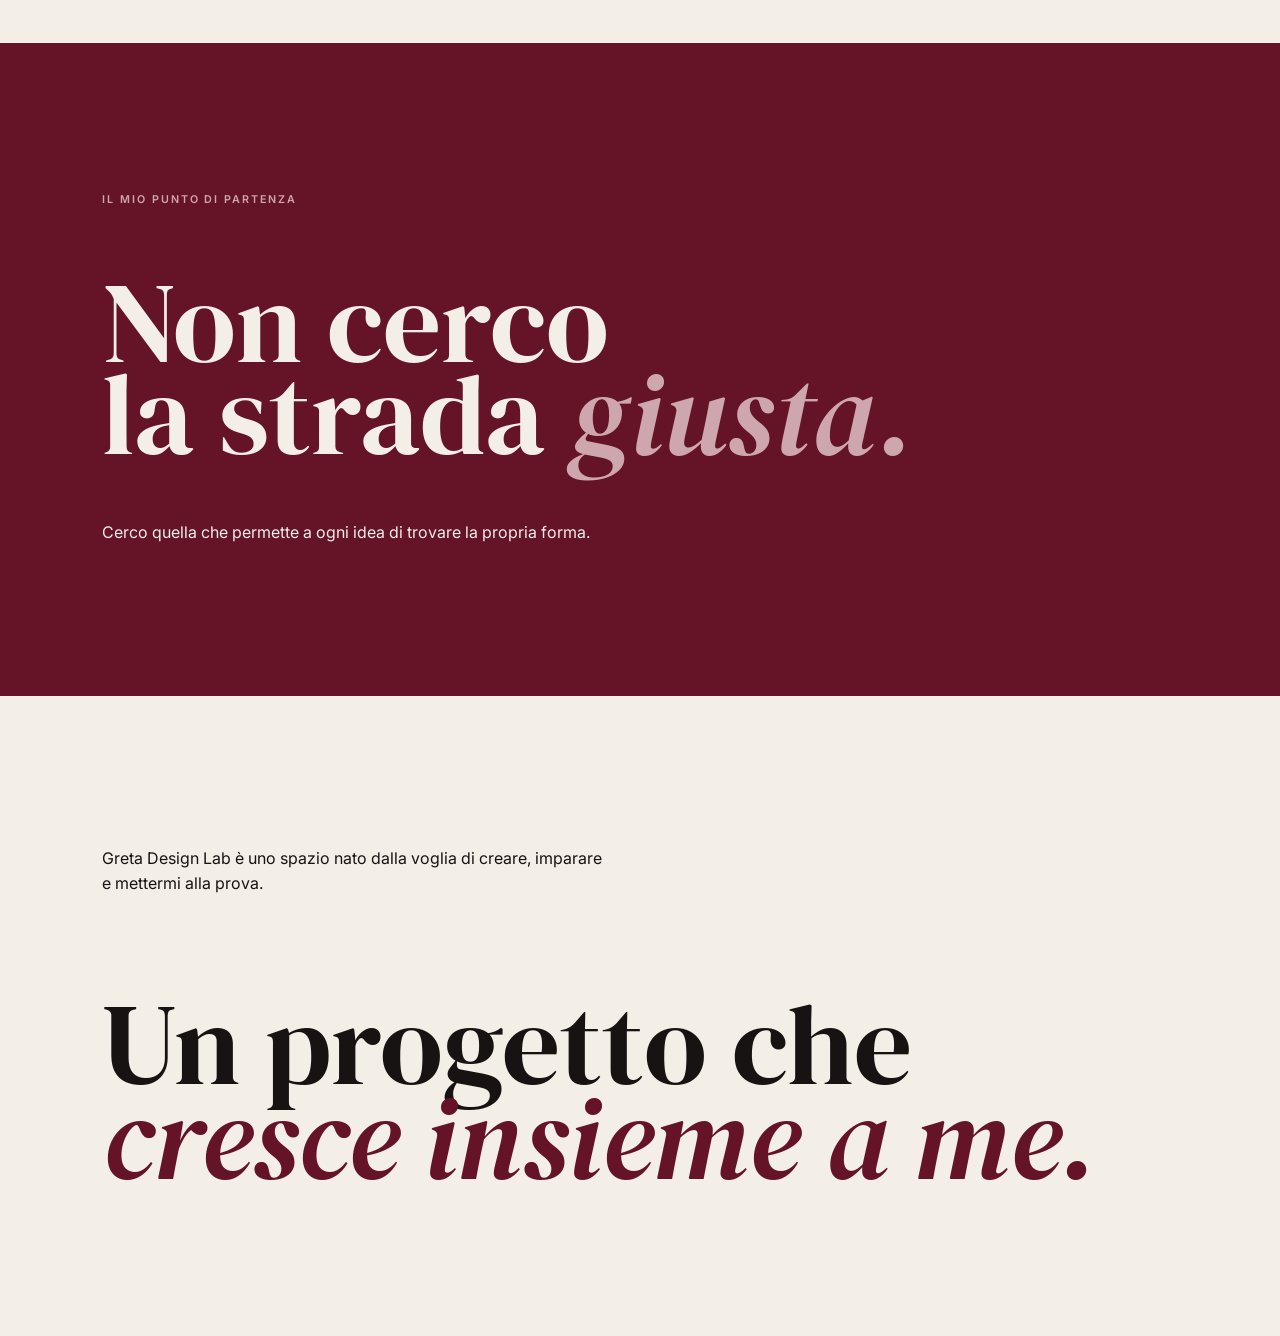
==== commit 52e6240e: "Update chi-sono.html" ====
--- a/chi-sono.html
+++ b/chi-sono.html
@@ -137,6 +137,14 @@
 
   </main>
 
+  <script>
+  document.querySelectorAll(".photo-flip").forEach((photo) => {
+    photo.addEventListener("click", () => {
+      const flipped = photo.classList.toggle("is-flipped");
+      photo.setAttribute("aria-pressed", String(flipped));
+    });
+  });
+</script>
 
   <script src="script.js"></script>
 
--- a/style.css
+++ b/style.css
@@ -1156,3 +1156,95 @@
     height: 180px;
   }
 }
+/* FOTO INTERATTIVA — PAGINA CHI SONO */
+
+.photo-flip {
+  display: block;
+  width: 100%;
+  aspect-ratio: 4 / 5;
+  padding: 0;
+  border: 0;
+  background: transparent;
+  perspective: 1200px;
+  cursor: pointer;
+  text-align: left;
+}
+
+.photo-flip-inner {
+  position: relative;
+  display: block;
+  width: 100%;
+  height: 100%;
+  transform-style: preserve-3d;
+  transition: transform .8s cubic-bezier(.2,.7,.2,1);
+}
+
+.photo-flip-front,
+.photo-flip-back {
+  position: absolute;
+  inset: 0;
+  display: flex;
+  flex-direction: column;
+  justify-content: center;
+  align-items: center;
+  overflow: hidden;
+  backface-visibility: hidden;
+  -webkit-backface-visibility: hidden;
+}
+
+.photo-flip-front {
+  background: var(--burgundy, #641426);
+  color: var(--cream, #f3eee6);
+}
+
+.photo-symbol {
+  font-family: var(--serif, Georgia, serif);
+  font-size: clamp(90px, 15vw, 180px);
+  line-height: 1;
+}
+
+.photo-caption,
+.photo-hint {
+  font-family: var(--sans, sans-serif);
+  font-size: 10px;
+  letter-spacing: .16em;
+  text-align: center;
+}
+
+.photo-caption {
+  margin-top: 24px;
+}
+
+.photo-hint {
+  position: absolute;
+  bottom: 24px;
+  letter-spacing: .06em;
+  text-transform: none;
+}
+
+.photo-flip-back {
+  transform: rotateY(180deg);
+  background: var(--cream, #f3eee6);
+}
+
+.photo-flip-back img {
+  display: block;
+  width: 100%;
+  height: 100%;
+  object-fit: cover;
+}
+
+.photo-flip.is-flipped .photo-flip-inner {
+  transform: rotateY(180deg);
+}
+
+.photo-flip:focus-visible {
+  outline: 2px solid var(--burgundy, #641426);
+  outline-offset: 5px;
+}
+
+@media (prefers-reduced-motion: reduce) {
+  .photo-flip-inner {
+    transition: none;
+  }
+}
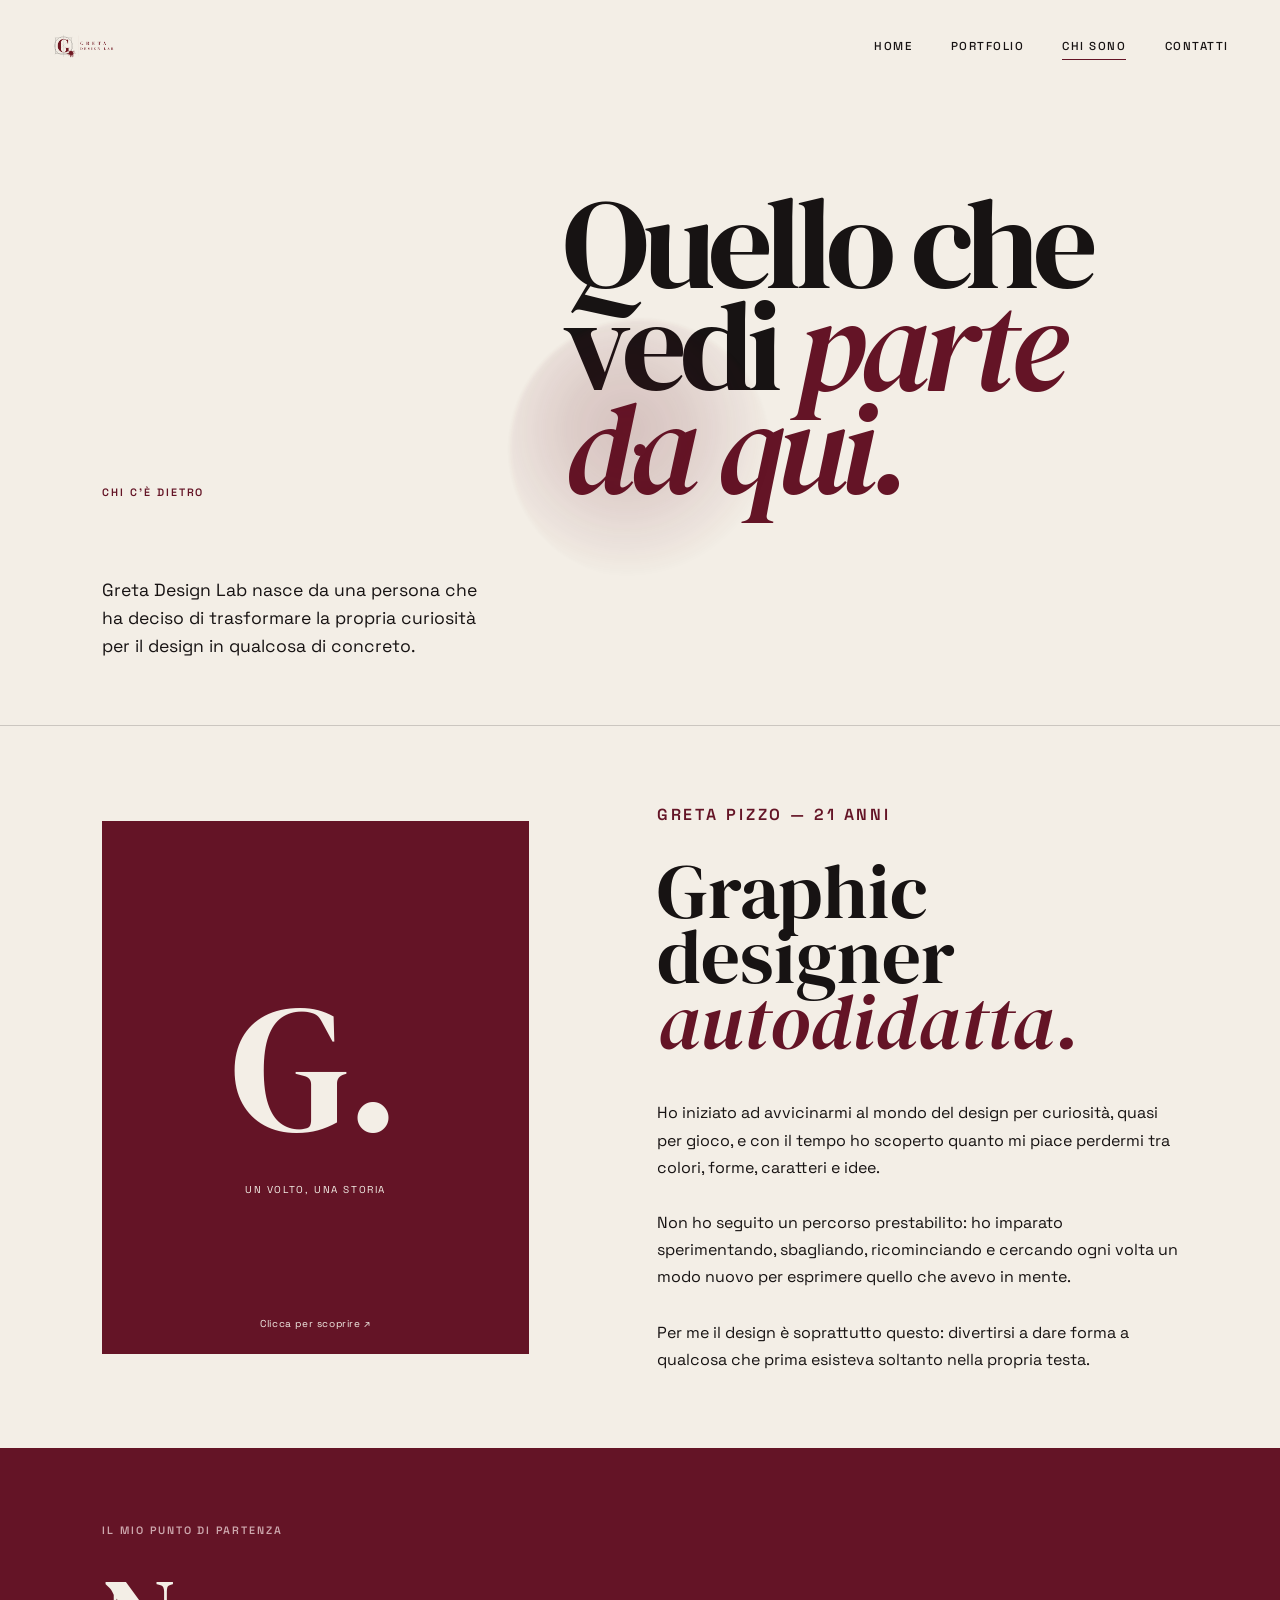
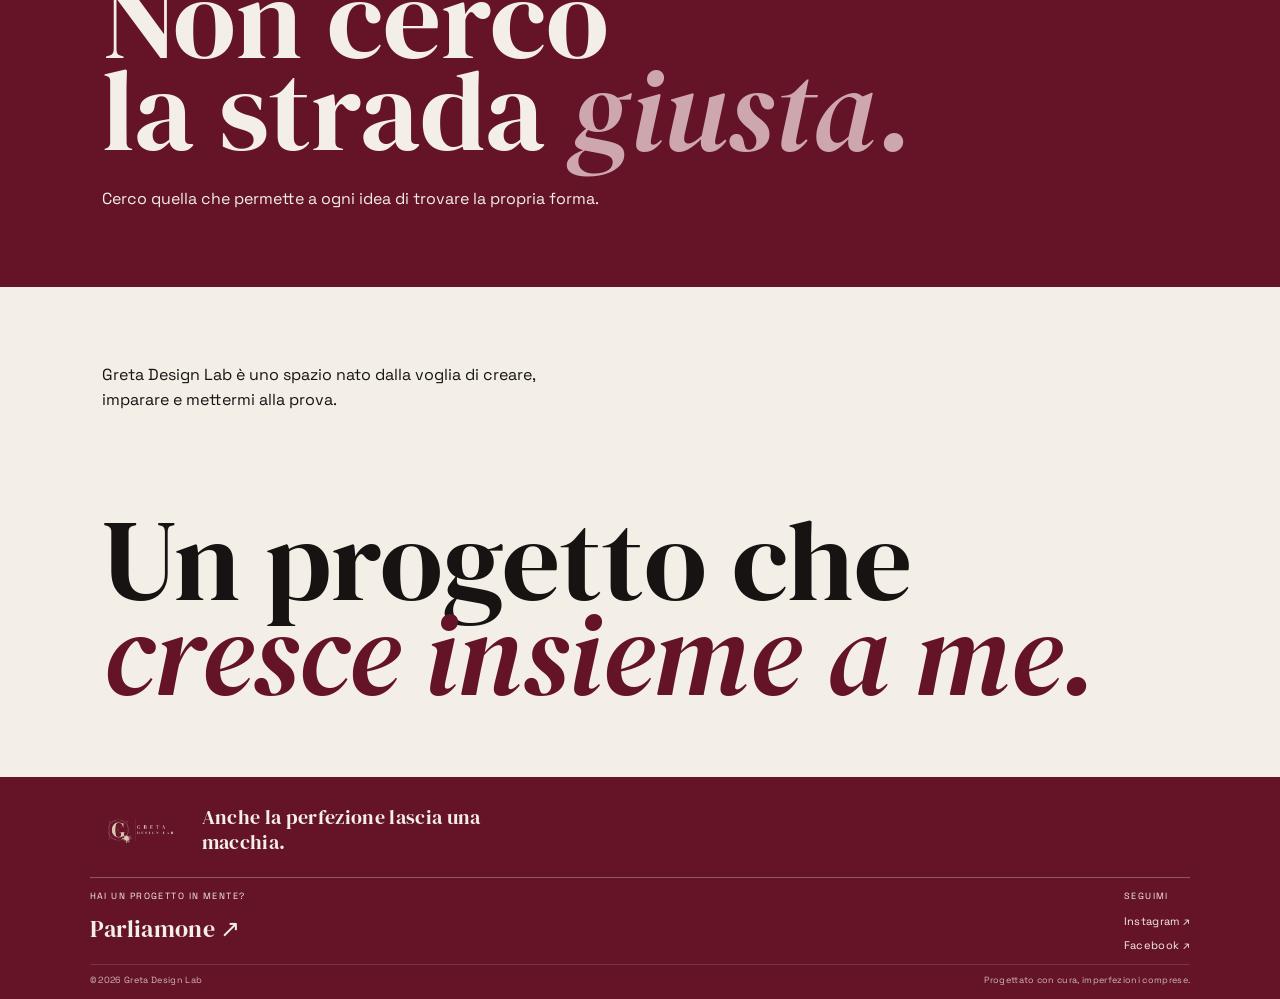
==== commit b6fc9f8e: "Update chi-sono.html" ====
--- a/chi-sono.html
+++ b/chi-sono.html
@@ -146,7 +146,47 @@
   });
 </script>
 
+  
+  <footer class="site-footer">
+    <div class="footer-top">
+      <div class="footer-brand">
+        <a href="index.html" class="footer-logo-link" aria-label="Greta Design Lab - Home">
+          <img src="IMG-20260904-WA0044.jpg" alt="Greta Design Lab" class="footer-logo">
+        </a>
+        <p class="footer-slogan">
+          Anche la perfezione lascia una macchia.
+        </p>
+      </div>
+    </div>
+
+    <div class="footer-main">
+      <div class="footer-contact">
+        <span class="footer-label">Hai un progetto in mente?</span>
+        <a href="contatti.html" data-name="Contatti" class="footer-contact-link">
+          Parliamone <span aria-hidden="true">↗</span>
+        </a>
+      </div>
+
+      <div class="footer-socials">
+        <span class="footer-label">Seguimi</span>
+        <a href="https://www.instagram.com/gretadesignlab?vrfl=MWl6dWV5em41Mjd1bw==" target="_blank" rel="noopener noreferrer">
+          Instagram <span aria-hidden="true">↗</span>
+        </a>
+        <a href="https://www.facebook.com/share/19fDPvXaYY/" target="_blank" rel="noopener noreferrer">
+          Facebook <span aria-hidden="true">↗</span>
+        </a>
+      </div>
+    </div>
+
+    <div class="footer-bottom">
+      <span>© 2026 Greta Design Lab</span>
+      <span>Progettato con cura, imperfezioni comprese.</span>
+    </div>
+  </footer>
+
   <script src="script.js"></script>
 
 </body>
 </html>
+
+</html>
--- a/style.css
+++ b/style.css
@@ -1,5 +1,4 @@
-@import url('https://fonts.googleapis.com/css2?family=DM+Serif+Display:ital@0;1&family=Inter:wght@400;500;600&display=swap');
-
+@import url('https://fonts.googleapis.com/css2?family=DM+Serif+Display:ital@0;1&family=Space+Grotesk:wght@300;400;500;600;700&display=swap');
 :root {
   --cream: #f3eee6;
   --burgundy: #641426;
@@ -7,7 +6,7 @@
   --pink: #cda7ad;
   --line: rgba(23, 19, 19, 0.18);
   --serif: "DM Serif Display", Georgia, serif;
-  --sans: "Inter", Arial, sans-serif;
+  --sans: "Space Grotesk", Arial, sans-serif;
 }
 
 * {
@@ -151,7 +150,6 @@
   width: 38vw;
   height: 38vw;
 }
-
 .page-transition.active .ink-transition {
   animation: inkIn 0.75s cubic-bezier(.77, 0, .18, 1) forwards;
 }
@@ -663,8 +661,8 @@
 ========================= */
 
 .about-intro {
-  min-height: 72vh;
-  padding: 150px 8vw 100px;
+  min-height: auto;
+  padding: 100px 8vw 65px;
   display: grid;
   grid-template-columns: 1fr 1.6fr;
   gap: 6vw;
@@ -690,7 +688,7 @@
 }
 
 .about-story {
-  padding: 130px 8vw;
+  padding: 75px 8vw;
   display: grid;
   grid-template-columns: 0.9fr 1.1fr;
   gap: 10vw;
@@ -744,7 +742,7 @@
 }
 
 .about-manifesto {
-  padding: 150px 8vw;
+  padding: 75px 8vw;
   background: var(--burgundy);
   color: var(--cream);
 }
@@ -754,7 +752,7 @@
 }
 
 .about-manifesto h2 {
-  margin-top: 70px;
+  margin-top: 35px;
   max-width: 1000px;
   font-size: clamp(4rem, 9vw, 9rem);
   line-height: 0.8;
@@ -765,13 +763,13 @@
 }
 
 .about-manifesto > p:last-child {
-  margin-top: 60px;
+  margin-top: 30px;
   max-width: 500px;
   line-height: 1.6;
 }
 
 .about-final {
-  padding: 150px 8vw;
+  padding: 75px 8vw;
 }
 
 .about-final > p:first-child {
@@ -897,16 +895,125 @@
   color: var(--burgundy);
 }
 
+
+
 .site-footer {
-  padding: 35px 8vw;
+  display: flex;
+  flex-direction: column;
+  gap: 12px;
+  padding: 18px 7vw 12px;
+  background: #641426 !important;
+  color: var(--cream);
+  font-size: 11px;
+  letter-spacing: 0.03em;
+}
+
+.footer-top {
+  display: flex;
+  align-items: center;
+  min-height: 70px;
+  margin: 0;
+  padding: 0;
+}
+
+.footer-brand {
+  display: flex;
+  flex-direction: row;
+  align-items: center;
+  gap: 12px;
+  margin: 0;
+  padding: 0;
+}
+
+.footer-logo-link {
+  display: inline-flex;
+  align-items: center;
+  flex-shrink: 0;
+  margin: 0;
+}
+
+.footer-logo {
+  display: block;
+  width: 100px;
+  height: 70px;
+  object-fit: contain;
+}
+
+.footer-slogan {
+  max-width: 300px;
+  margin: 0;
+  font-family: var(--serif);
+  font-size: clamp(17px, 1.6vw, 21px);
+  line-height: 1.2;
+  color: var(--cream);
+}
+
+.footer-main {
+  display: flex;
+  justify-content: space-between;
+  align-items: flex-start;
+  gap: 20px;
+  padding-top: 12px;
+  border-top: 1px solid rgba(243, 238, 230, 0.3);
+}
+
+.footer-contact,
+.footer-socials {
+  display: flex;
+  flex-direction: column;
+  align-items: flex-start;
+}
+
+.footer-label {
+  margin-bottom: 10px;
+  color: var(--cream);
+  font-size: 9px;
+  letter-spacing: 0.16em;
+  text-transform: uppercase;
+}
+
+.footer-contact-link,
+.footer-socials a {
+  color: var(--cream);
+  text-decoration: none;
+  transition: color 0.25s ease;
+}
+
+.footer-contact-link {
+  font-family: var(--serif);
+  font-size: 24px;
+}
+
+.footer-contact-link span,
+.footer-socials a span {
+  color: var(--cream);
+}
+
+.footer-socials {
+  gap: 10px;
+}
+
+.footer-socials .footer-label {
+  margin-bottom: 2px;
+}
+
+.footer-contact-link:hover,
+.footer-socials a:hover {
+  color: var(--cream);
+}
+
+.footer-bottom {
   display: flex;
   justify-content: space-between;
   gap: 20px;
-  border-top: 1px solid var(--line);
-  font-size: 0.62rem;
-  letter-spacing: 0.12em;
-}
-
+  margin-top: 0;
+  padding-top: 8px;
+  border-top: 1px solid rgba(243, 238, 230, 0.2);
+  color: var(--cream);
+  opacity: 0.75;
+  font-size: 9px;
+  line-height: 1.6;
+}
 
 /* =========================
    RESPONSIVE TABLET
@@ -1248,3 +1355,371 @@
     transition: none;
   }
 }
+
+
+/* FUORI POSTO — La scatola delle idee */
+
+.idea-space {
+  padding: 110px 8vw 100px;
+  background: var(--cream);
+  color: var(--black);
+  overflow: hidden;
+}
+
+.idea-space .eyebrow {
+  color: var(--burgundy);
+}
+
+.idea-title {
+  margin-top: 35px;
+  font-size: clamp(4rem, 10vw, 9rem);
+  line-height: .85;
+  letter-spacing: -.06em;
+}
+
+.idea-title em {
+  color: var(--burgundy);
+  font-family: var(--serif);
+  font-weight: 400;
+}
+
+.idea-intro {
+  max-width: 650px;
+  margin: 45px 0 70px auto;
+  font-size: 1rem;
+  line-height: 1.8;
+}
+.idea-lead-highlight {
+  opacity: 0.55;
+}
+.idea-intro .idea-lead {
+  opacity: 1;
+}
+
+.idea-intro p + p {
+  margin-top: 18px;
+}
+
+.idea-intro strong {
+  color: var(--burgundy);
+}
+
+.idea-workspace {
+  display: grid;
+  position: relative;
+  grid-template-columns: 1.1fr 0.9fr !important;
+  align-items: center;
+  gap: 9vw;
+}
+
+.idea-note {
+  position: relative;
+  display: flex;
+  flex-direction: column;
+  align-items: stretch;
+  padding: 42px;
+  background: #fffaf1;
+  box-shadow: 0 18px 45px rgba(23, 19, 19, .09);
+  transform: rotate(-1.2deg);
+}
+
+.idea-note::before {
+  content: "";
+  position: absolute;
+  top: 0;
+  left: 35px;
+  right: 35px;
+  height: 1px;
+  background: rgba(100, 20, 38, .18);
+}
+
+.idea-note-label {
+  display: block;
+  margin-bottom: 35px;
+  color: var(--burgundy);
+  font-size: .65rem;
+  font-weight: 600;
+  letter-spacing: .16em;
+}
+
+.idea-note label {
+  display: block;
+  margin: 24px 0 10px;
+  font-size: .78rem;
+  line-height: 1.5;
+}
+
+.idea-note input,
+.idea-note textarea {
+  display: block;
+  width: 100%;
+  padding: 12px 0;
+  border: 0;
+  border-bottom: 1px solid rgba(23, 19, 19, .25);
+  border-radius: 0;
+  outline: none;
+  background: transparent;
+  color: var(--black);
+  font: inherit;
+  font-size: .95rem;
+}
+
+.idea-note textarea {
+  min-height: 130px;
+  resize: vertical;
+  line-height: 1.7;
+}
+
+.idea-note input:focus,
+.idea-note textarea:focus {
+  border-bottom-color: var(--burgundy);
+}
+
+.idea-note input::placeholder,
+.idea-note textarea::placeholder {
+  color: rgba(23, 19, 19, .45);
+}
+
+.idea-note-foot {
+  margin-top: 25px;
+  font-family: var(--serif);
+  font-size: 1.1rem;
+  font-style: italic;
+}
+
+.idea-submit {
+  margin-top: 28px;
+  padding: 15px 20px;
+  border: 1px solid var(--burgundy);
+  background: var(--burgundy);
+  color: var(--cream);
+  font: inherit;
+  font-size: .75rem;
+  letter-spacing: .04em;
+  cursor: pointer;
+  transition: background .3s ease, color .3s ease,
+              transform .3s ease;
+}
+
+.idea-submit:hover {
+  background: transparent;
+  color: var(--burgundy);
+  transform: translateY(-3px);
+}
+
+.idea-box {
+  position: relative;
+  display: flex;
+  min-height: 310px;
+  flex-direction: column;
+  align-items: center;
+  justify-content: center;
+  gap: 18px;
+  padding: 30px;
+  border: 1px solid rgba(243, 238, 230, .35);
+  background: var(--burgundy);
+  color: var(--cream);
+  box-shadow: 16px 18px 0 rgba(100, 20, 38, .12);
+  text-align: center;
+}
+
+.idea-box::before {
+  content: "";
+  position: absolute;
+  top: 0;
+  left: 15%;
+  width: 70%;
+  height: 12px;
+  border-bottom: 1px solid rgba(243, 238, 230, .45);
+}
+
+.idea-box-mark {
+  font-family: var(--serif);
+  font-size: clamp(5rem, 9vw, 8rem);
+  line-height: 1;
+}
+
+.idea-box-label {
+  font-size: .62rem;
+  letter-spacing: .18em;
+}
+
+.idea-outro {
+  margin-top: 75px;
+  color: var(--burgundy);
+  font-family: var(--serif);
+  font-size: clamp(1.7rem, 3vw, 2.7rem);
+  font-style: italic;
+  text-align: right;
+}
+
+@media (max-width: 700px) {
+  .idea-space {
+    padding: 80px 6vw;
+  }
+
+  .idea-intro {
+    margin: 35px 0 45px;
+  }
+
+ .idea-workspace {
+  grid-template-columns: minmax(0, 1.1fr) minmax(0, .9fr);
+  gap: 20px;
+}
+
+  .idea-note {
+    padding: 28px 24px;
+  }
+
+  .idea-box {
+    min-height: 240px;
+    margin: 0 12px;
+  }
+
+  .idea-outro {
+    margin-top: 50px;
+  }
+}
+@media (max-width: 400px) {
+  .idea-workspace {
+    grid-template-columns: 1fr;
+    gap: 40px;
+  }
+}
+.idea-status {
+  margin-top: 20px;
+  color: var(--burgundy);
+  font-size: .9rem;
+  line-height: 1.6;
+}
+
+.idea-submit:disabled {
+  opacity: .7;
+  cursor: wait;
+}
+
+.idea-box {
+  transition: transform .6s ease, box-shadow .6s ease;
+}
+
+.idea-box.idea-received {
+  animation: idea-box-bounce .55s ease-out;
+}
+
+@keyframes idea-box-bounce {
+  0% {
+    transform: translateY(0) rotate(0);
+  }
+
+  35% {
+    transform: translateY(-10px) rotate(-2deg);
+  }
+
+  65% {
+    transform: translateY(2px) rotate(1.5deg);
+  }
+
+  100% {
+    transform: translateY(0) rotate(0);
+  }
+}
+
+.idea-note.idea-sent {
+  animation: idea-delivered .7s ease;
+}
+
+@keyframes idea-delivered {
+  50% {
+    transform: translateY(12px) rotate(2deg) scale(.97);
+    opacity: .7;
+  }
+
+  100% {
+    transform: rotate(-1.2deg);
+    opacity: 1;
+  }
+}
+
+@media (prefers-reduced-motion: reduce) {
+  .idea-note.idea-sent {
+    animation: none;
+  }
+}
+
+/* FUORI POSTO — aeroplanino di carta */
+
+.idea-plane {
+  position: absolute;
+  z-index: 5;
+  width: 54px;
+  height: 38px;
+  pointer-events: none;
+  opacity: 0;
+  color: var(--burgundy);
+  transform-origin: center;
+}
+
+.idea-plane.idea-flying {
+  animation: idea-flight 1.25s cubic-bezier(.45, 0, .25, 1) forwards;
+}
+
+@keyframes idea-flight {
+  0% {
+    opacity: 1;
+    transform: translate(0, 0) rotate(-8deg) scale(1);
+  }
+
+  20% {
+    opacity: 1;
+    transform: translate(
+      calc(var(--flight-x1, 100px) * .45),
+      calc(var(--flight-y1, -65px) * .65)
+    ) rotate(-2deg) scale(1.08);
+  }
+
+  45% {
+    opacity: 1;
+    transform: translate(
+      var(--flight-x1, 100px),
+      var(--flight-y1, -65px)
+    ) rotate(14deg) scale(1.12);
+  }
+
+  70% {
+    opacity: 1;
+    transform: translate(
+      var(--flight-x2, 210px),
+      var(--flight-y2, -15px)
+    ) rotate(5deg) scale(.9);
+  }
+
+  88% {
+    opacity: 1;
+    transform: translate(
+      calc(var(--flight-x3, 280px) * .94),
+      calc(var(--flight-y3, 35px) * .94)
+    ) rotate(18deg) scale(.72);
+  }
+
+  100% {
+    opacity: 0;
+    transform: translate(
+      var(--flight-x3, 280px),
+      var(--flight-y3, 35px)
+    ) rotate(28deg) scale(.25);
+  }
+}
+
+.idea-plane svg {
+  display: block;
+  width: 100%;
+  height: 100%;
+  overflow: visible;
+}
+
+.idea-plane path {
+  fill: #fffaf1;
+  stroke: var(--burgundy);
+  stroke-width: 1.5;
+  stroke-linejoin: round;
+}
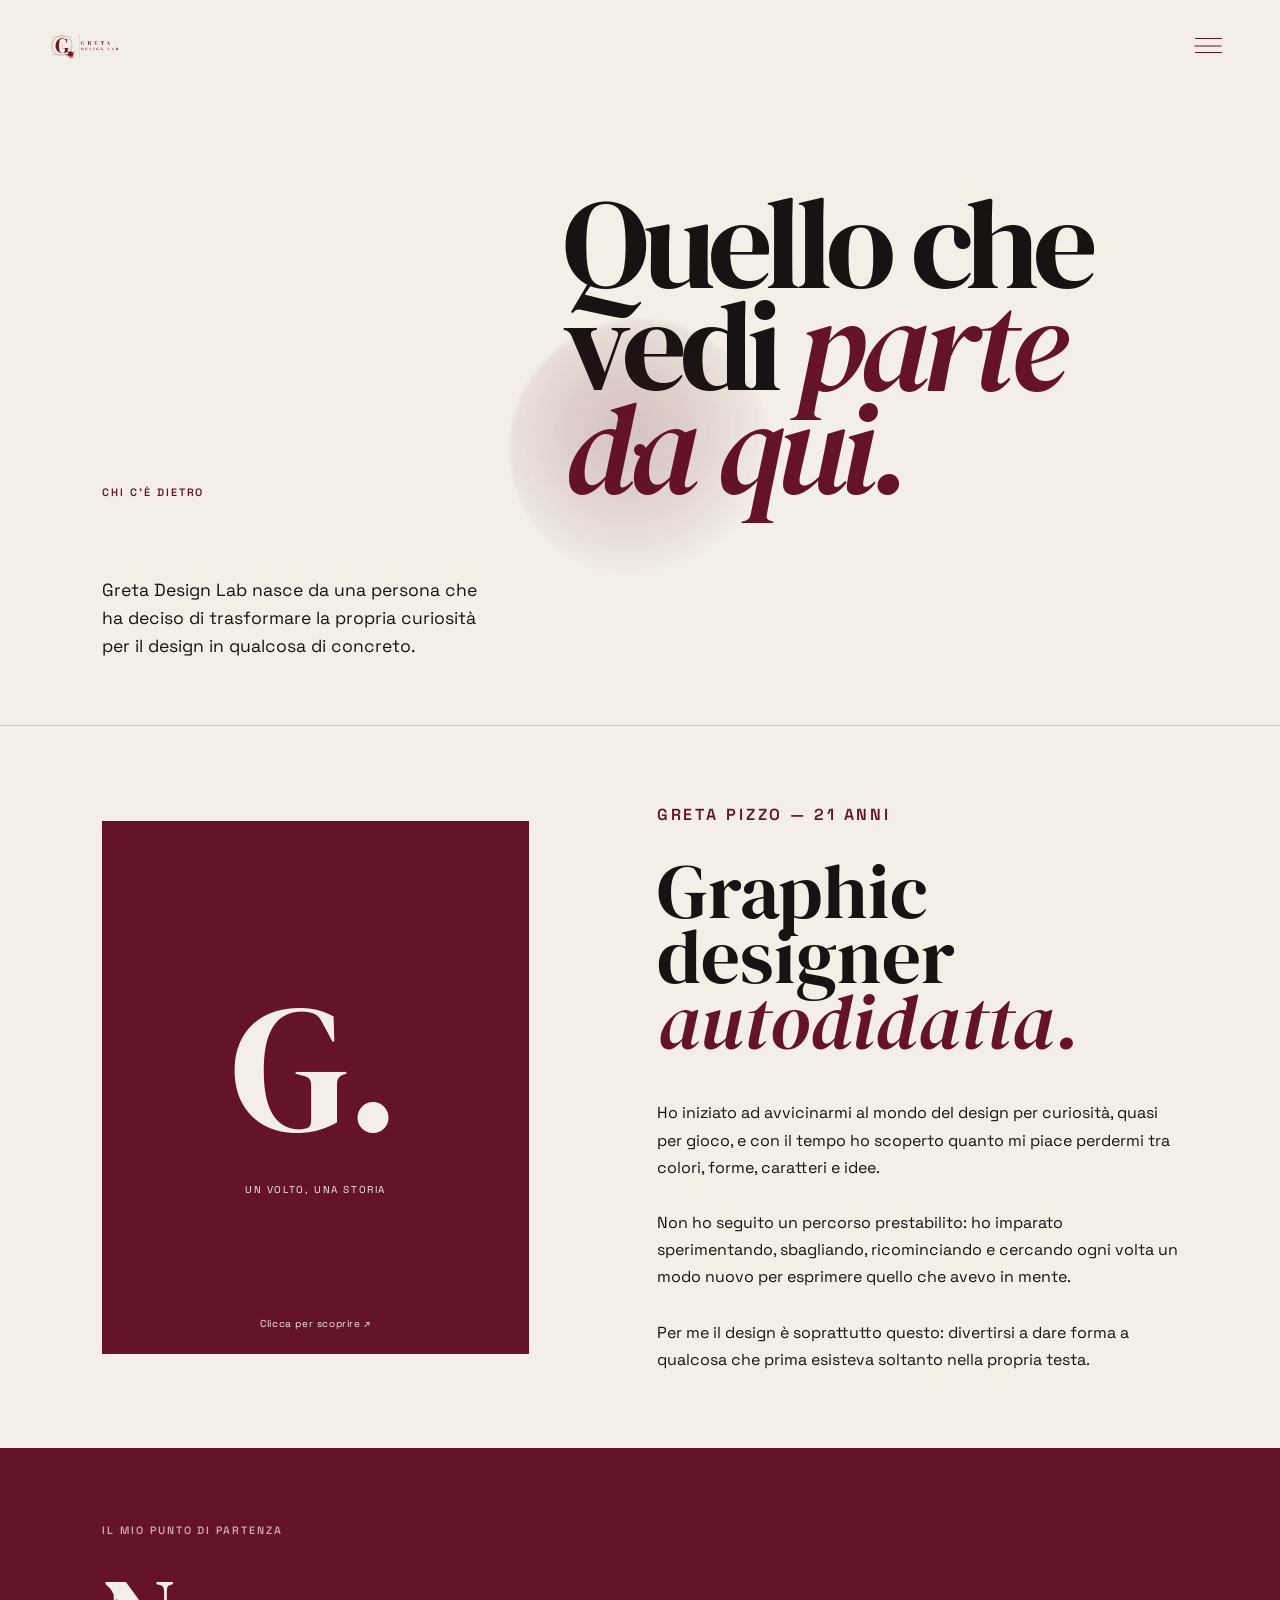
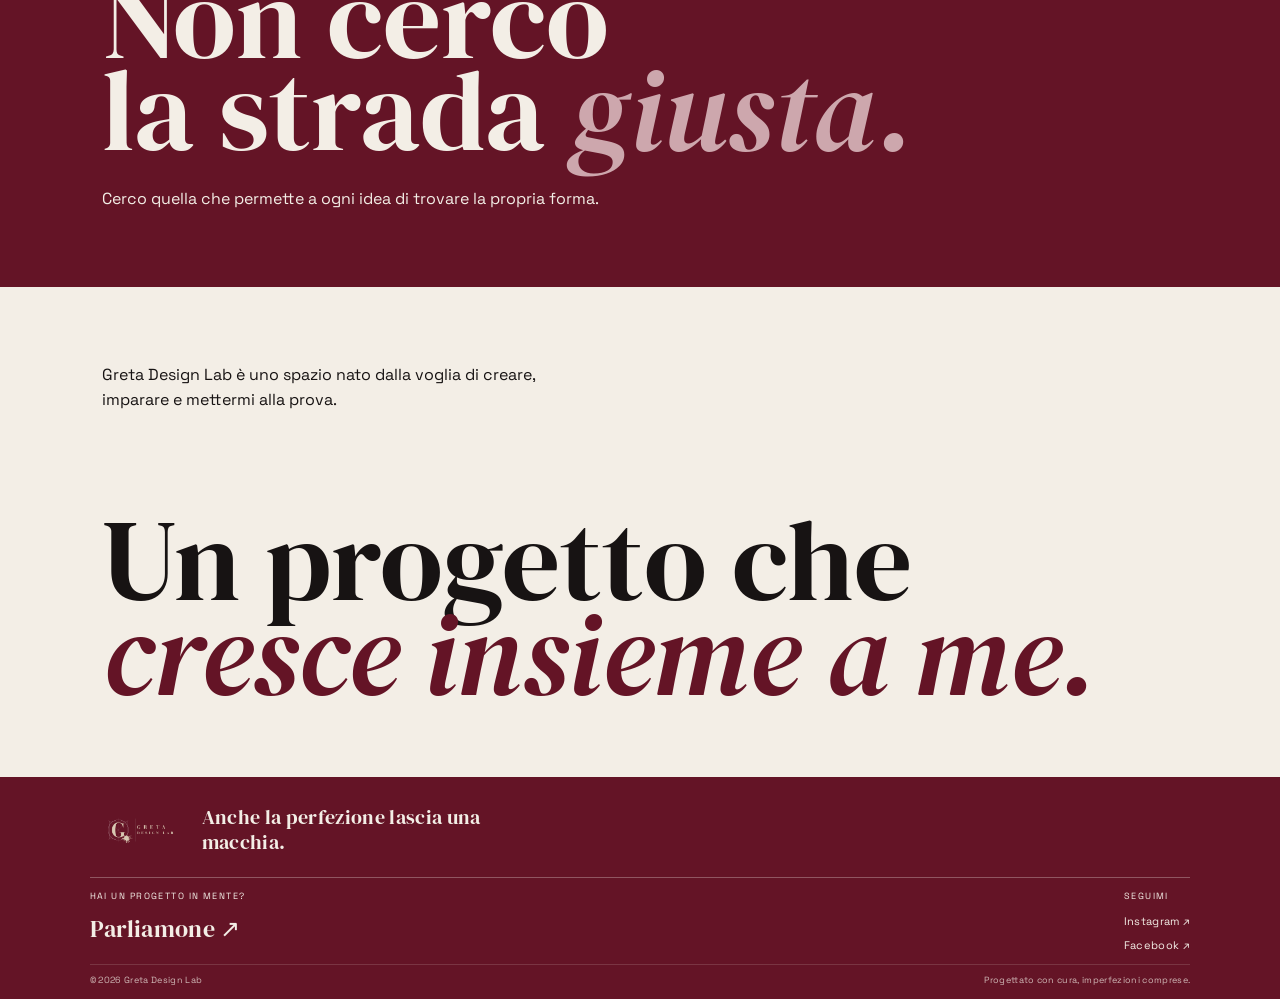
==== commit c35e97cd: "Update chi-sono.html" ====
--- a/chi-sono.html
+++ b/chi-sono.html
@@ -19,21 +19,42 @@
   <div class="transition-name" id="transitionName">CHI SONO</div>
 </div>
 
-  <header class="navbar">
-
-    <a href="index.html" class="nav-logo">
-      <img src="IMG-20260904-WA0041.jpg" alt="Greta Design Lab">
-    </a>
-
-    <nav class="nav-links">
-      <a href="index.html">Home</a>
-      <a href="portfolio.html">Portfolio</a>
-      <a href="chi-sono.html" class="active">Chi sono</a>
-      <a href="contatti.html">Contatti</a>
-    </nav>
-
-  </header>
-
+ 
+<header class="navbar">
+  <a href="index.html" class="nav-logo-link" data-name="Home">
+    <img class="nav-logo" src="IMG-20260904-WA0041.jpg" alt="Greta Design Lab">
+  </a>
+
+  <button class="menu-toggle" id="menuToggle"
+          aria-label="Apri menu" aria-expanded="false" type="button">
+    <span class="menu-lines"></span>
+  </button>
+</header>
+
+<div class="menu-overlay" id="menuOverlay">
+  <div class="menu-content">
+    <a href="index.html" class="menu-item" data-name="Home">
+      <span class="menu-item-number">01</span>Home
+    </a>
+    <a href="portfolio.html" class="menu-item" data-name="Portfolio">
+      <span class="menu-item-number">02</span>Portfolio
+    </a>
+    <a href="chi-sono.html" class="menu-item" data-name="Chi sono">
+      <span class="menu-item-number">03</span>Chi sono
+    </a>
+    <a href="contatti.html" class="menu-item" data-name="Contatti">
+      <span class="menu-item-number">04</span>Contatti
+    </a>
+    <a href="lab.html" class="menu-item lab-menu" data-name="Lab">
+      <span class="menu-item-number">05</span>Lab
+    </a>
+  </div>
+
+  <div class="menu-info">
+    Greta Design Lab<br>
+    Precisione / Forma / Imperfezione
+  </div>
+</div>
 
   <main class="about-page">
 
@@ -184,7 +205,7 @@
     </div>
   </footer>
 
-  <script src="script.js"></script>
+  <script src="script.js" defer></script>
 
 </body>
 </html>
--- a/style.css
+++ b/style.css
@@ -215,8 +215,9 @@
   animation: inkOut .75s cubic-bezier(.65, 0, .2, 1) forwards;
 }
 
+
 /* =========================
-   NAVBAR
+   NAVBAR — MENU HAMBURGER GDL
 ========================= */
 
 .navbar {
@@ -225,60 +226,165 @@
   left: 0;
   width: 100%;
   height: 92px;
-  padding: 22px 4vw;
+  padding: 12px 48px;
   display: flex;
   align-items: center;
   justify-content: space-between;
-  z-index: 100;
-  mix-blend-mode: normal;
+  z-index: 1200;
+  background: rgba(243, 238, 230, .82);
+  backdrop-filter: blur(12px);
+  -webkit-backdrop-filter: blur(12px);
+}
+
+.nav-logo-link {
+  display: flex;
+  align-items: center;
+  text-decoration: none;
+  position: relative;
+  z-index: 1300;
 }
 
 .nav-logo {
-  display: block;
-  width: 64px;
-  height: 64px;
-}
-
-.nav-logo img {
-  width: 100%;
-  height: 100%;
+  width: 72px;
+  height: 72px;
   object-fit: contain;
   display: block;
-}
-
-.nav-links {
+  transition: transform .35s ease;
+}
+
+.nav-logo:hover {
+  transform: rotate(-2deg) scale(1.05);
+}
+
+/* Pulsante hamburger */
+
+.menu-toggle {
+  width: 48px;
+  height: 48px;
+  border: none;
+  background: transparent;
+  padding: 0;
+  cursor: none;
+  position: relative;
+  z-index: 1400;
   display: flex;
-  gap: clamp(20px, 3vw, 48px);
   align-items: center;
-}
-
-.nav-links a {
-  position: relative;
-  font-size: 0.72rem;
-  font-weight: 500;
-  letter-spacing: 0.13em;
-  text-transform: uppercase;
-}
-
-.nav-links a::after {
+  justify-content: center;
+}
+
+.menu-lines,
+.menu-lines::before,
+.menu-lines::after {
   content: "";
   position: absolute;
-  left: 0;
-  bottom: -7px;
-  width: 100%;
+  width: 27px;
   height: 1px;
   background: var(--burgundy);
-  transform: scaleX(0);
-  transform-origin: right;
-  transition: transform 0.35s ease;
-}
-
-.nav-links a:hover::after,
-.nav-links a.active::after {
-  transform: scaleX(1);
-  transform-origin: left;
-}
-
+  left: 50%;
+  top: 50%;
+  transform: translate(-50%, -50%);
+  transition:
+    transform .4s ease,
+    opacity .3s ease,
+    background .3s ease;
+}
+
+.menu-lines::before {
+  top: -7px;
+}
+
+.menu-lines::after {
+  top: 7px;
+}
+
+.menu-toggle.active .menu-lines {
+  background: transparent;
+}
+
+.menu-toggle.active .menu-lines::before {
+  transform: translate(-50%, -50%) rotate(45deg);
+}
+
+.menu-toggle.active .menu-lines::after {
+  transform: translate(-50%, -50%) rotate(-45deg);
+}
+
+/* Pannello del menu */
+
+.menu-overlay {
+  position: fixed;
+  inset: 0;
+  z-index: 1100;
+  background: var(--cream);
+  display: flex;
+  align-items: center;
+  justify-content: center;
+  opacity: 0;
+  visibility: hidden;
+  pointer-events: none;
+  transition: opacity .45s ease, visibility .45s ease;
+}
+
+.menu-overlay.active {
+  opacity: 1;
+  visibility: visible;
+  pointer-events: auto;
+}
+
+.menu-content {
+  width: min(1100px, 82vw);
+  display: flex;
+  flex-direction: column;
+  gap: 4px;
+}
+
+.menu-item {
+  position: relative;
+  display: flex;
+  align-items: baseline;
+  gap: 18px;
+  padding: 12px 0;
+  color: var(--black);
+  text-decoration: none;
+  font-family: var(--serif);
+  font-size: clamp(48px, 7vw, 100px);
+  line-height: .9;
+  border-bottom: 1px solid rgba(100, 20, 38, .18);
+  transition: color .3s ease, padding-left .4s ease;
+}
+
+.menu-item-number {
+  font-family: var(--sans);
+  font-size: 9px;
+  letter-spacing: .15em;
+  color: var(--burgundy);
+  opacity: .65;
+}
+
+.menu-item:hover {
+  color: var(--burgundy);
+  padding-left: 18px;
+}
+
+.menu-item.lab-menu {
+  color: var(--burgundy);
+}
+
+.menu-item.lab-menu:hover {
+  color: var(--black);
+}
+
+.menu-info {
+  position: absolute;
+  left: 48px;
+  bottom: 35px;
+  font-size: 8px;
+  line-height: 1.7;
+  letter-spacing: .15em;
+  text-transform: uppercase;
+  color: var(--burgundy);
+  opacity: .65;
+}
 
 /* =========================
    TESTI GENERALI
@@ -938,6 +1044,13 @@
   height: 70px;
   object-fit: contain;
 }
+.footer-logo {
+  transition: transform 0.35s ease;
+}
+
+.footer-logo-link:hover .footer-logo {
+  transform: translateY(-3px) rotate(-2deg);
+}
 
 .footer-slogan {
   max-width: 300px;
@@ -988,6 +1101,14 @@
 .footer-socials a span {
   color: var(--cream);
 }
+.footer-socials a span {
+  display: inline-block;
+  transition: transform 0.3s ease;
+}
+
+.footer-socials a:hover span {
+  transform: translate(5px, -5px);
+}
 
 .footer-socials {
   gap: 10px;
@@ -1000,6 +1121,24 @@
 .footer-contact-link:hover,
 .footer-socials a:hover {
   color: var(--cream);
+}
+
+.footer-contact-link span {
+  display: inline-block;
+  transition: transform 0.3s ease;
+}
+
+.footer-contact-link:hover span {
+  transform: translate(12px, -10px);
+}
+
+.footer-contact-link span {
+  display: inline-block;
+  transition: transform 0.25s ease;
+}
+
+.footer-contact-link:hover span {
+  transform: translate(6px, -5px);
 }
 
 .footer-bottom {
